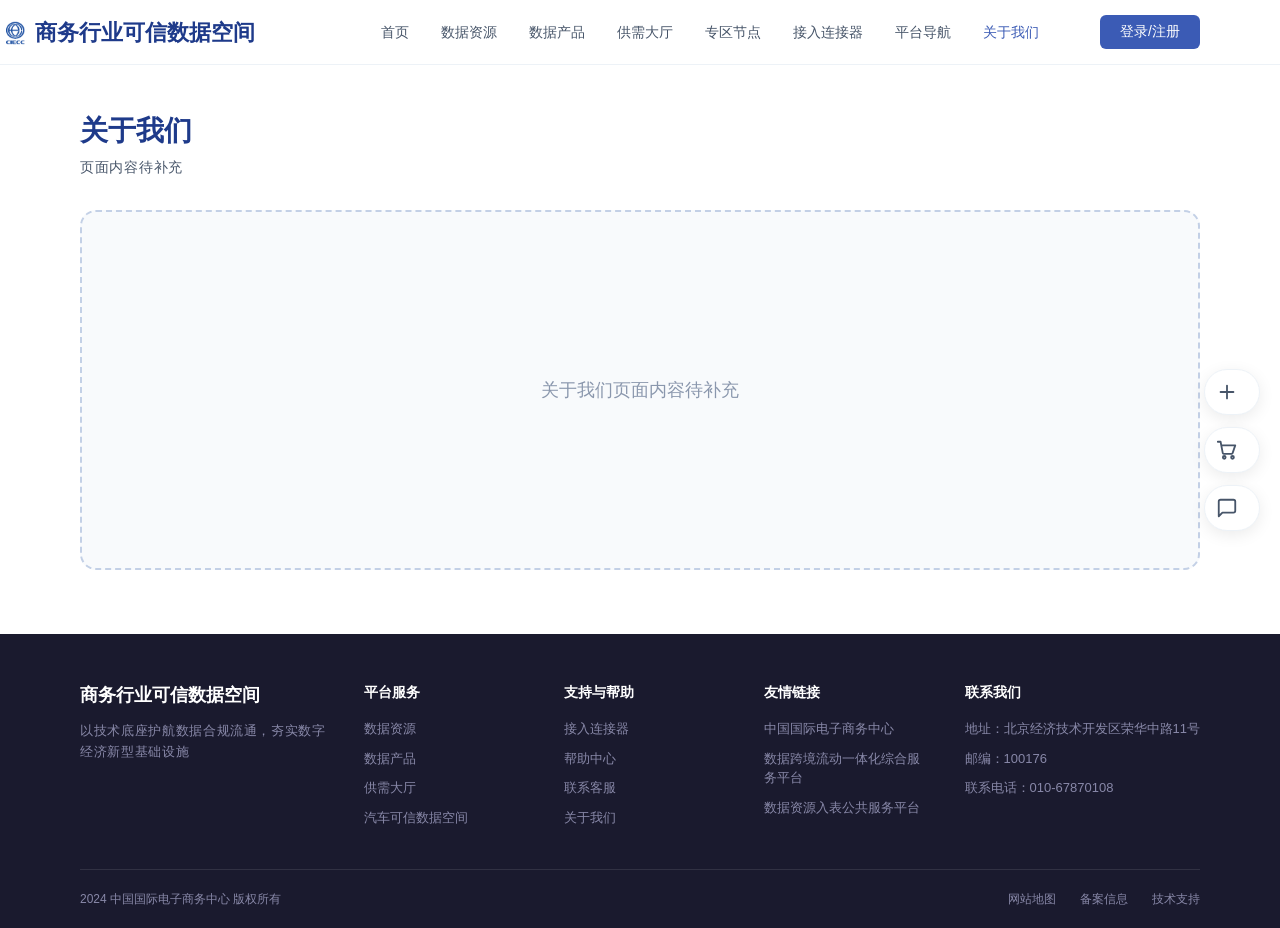
==== about.html @ 0d0eed69 "remove: 智能问数开关 from data resource/product pages" ====
<!DOCTYPE html>
<html lang="zh-CN">
<head>
  <meta charset="UTF-8">
  <meta name="viewport" content="width=device-width, initial-scale=1.0">
  <title>关于我们 - 商务行业可信数据空间</title>
  <link rel="stylesheet" href="./assets/css/common.css">
</head>
<body>
  <!-- 导航栏 -->
  <nav class="navbar">
    <div class="container navbar-inner">
      <div class="nav-left">
        <img src="./assets/images/2_5-20260821_150924995.png" alt="Logo" class="logo-img">
        <span class="logo-text">商务行业可信数据空间</span>
      </div>
      <div class="nav-center" id="navCenter">
        <div class="nav-menu">
          <a href="index.html" class="nav-link">首页</a>
          <a href="data-resource.html" class="nav-link">数据资源</a>
          <a href="data-product.html" class="nav-link">数据产品</a>
          <a href="supply-demand.html" class="nav-link">供需大厅</a>
          <div class="nav-item-has-dropdown">
            <a href="zone-nodes.html" class="nav-link">专区节点</a>
            <div class="nav-dropdown">
              <a href="car-data-space.html" class="nav-dropdown-item">汽车可信数据空间</a>
            </div>
          </div>
          <a href="connector.html" class="nav-link">接入连接器</a>
          <div class="nav-item-has-dropdown">
            <a href="platform-nav.html" class="nav-link">平台导航</a>
            <div class="nav-dropdown">
              <a href="index.html" class="nav-dropdown-item current">商务行业可信数据空间</a>
              <a href="kuajing.html" class="nav-dropdown-item">数据跨境流动一体化综合服务平台</a>
              <a href="rukiao.html" class="nav-dropdown-item">数据资源入表公共服务平台</a>
            </div>
          </div>
          <a href="about.html" class="nav-link active">关于我们</a>
        </div>
      </div>
      <div class="nav-right">
        <button class="btn-primary">登录/注册</button>
      </div>
    </div>
  </nav>

  <!-- 侧边栏 -->
  <aside class="side-bar">
    <button class="side-item" data-action="publish">
      <span class="side-icon">
        <svg viewBox="0 0 24 24" fill="none" stroke="currentColor" stroke-width="2" stroke-linecap="round" stroke-linejoin="round">
          <path d="M12 5v14M5 12h14"/>
        </svg>
      </span>
      <span class="side-label">发布需求</span>
    </button>
    <button class="side-item" data-action="cart">
      <span class="side-icon">
        <svg viewBox="0 0 24 24" fill="none" stroke="currentColor" stroke-width="2" stroke-linecap="round" stroke-linejoin="round">
          <circle cx="9" cy="20" r="1.5"/>
          <circle cx="18" cy="20" r="1.5"/>
          <path d="M2 3h3l2.4 12.4a1 1 0 001 .8h8.7a1 1 0 001-.8L21 7H6"/>
        </svg>
      </span>
      <span class="side-label">购物车</span>
    </button>
    <button class="side-item" data-action="service">
      <span class="side-icon">
        <svg viewBox="0 0 24 24" fill="none" stroke="currentColor" stroke-width="2" stroke-linecap="round" stroke-linejoin="round">
          <path d="M21 15a2 2 0 01-2 2H7l-4 4V5a2 2 0 012-2h14a2 2 0 012 2z"/>
        </svg>
      </span>
      <span class="side-label">联系客服</span>
    </button>
  </aside>

  <!-- 侧边栏提示弹窗（占位） -->
  <div class="side-toast" id="sideToast"></div>

  <!-- 主体内容（待补充） -->
  <main class="page-main">
    <div class="container">
      <h1 class="page-title">关于我们</h1>
      <p class="page-desc">页面内容待补充</p>
      <div class="page-placeholder">关于我们页面内容待补充</div>
    </div>
  </main>

  <!-- 页脚 -->
  <footer class="footer">
    <div class="container">
      <div class="footer-top">
        <div class="footer-col">
          <div class="footer-brand-title">商务行业可信数据空间</div>
          <p class="footer-brand-desc">以技术底座护航数据合规流通，夯实数字经济新型基础设施</p>
        </div>
        <div class="footer-col">
          <div class="footer-col-title">平台服务</div>
          <a href="data-resource.html" class="footer-link">数据资源</a>
          <a href="data-product.html" class="footer-link">数据产品</a>
          <a href="supply-demand.html" class="footer-link">供需大厅</a>
          <a href="car-data-space.html" class="footer-link">汽车可信数据空间</a>
        </div>
        <div class="footer-col">
          <div class="footer-col-title">支持与帮助</div>
          <a href="connector.html" class="footer-link">接入连接器</a>
          <a href="#" class="footer-link">帮助中心</a>
          <a href="#" class="footer-link">联系客服</a>
          <a href="about.html" class="footer-link">关于我们</a>
        </div>
        <div class="footer-col">
          <div class="footer-col-title">友情链接</div>
          <a href="#" class="footer-link">中国国际电子商务中心</a>
          <a href="kuajing.html" class="footer-link">数据跨境流动一体化综合服务平台</a>
          <a href="rukiao.html" class="footer-link">数据资源入表公共服务平台</a>
        </div>
        <div class="footer-col footer-contact-col">
          <div class="footer-col-title">联系我们</div>
          <a href="#" class="footer-link">地址：北京经济技术开发区荣华中路11号</a>
          <a href="#" class="footer-link">邮编：100176</a>
          <a href="tel:010-67870108" class="footer-link">联系电话：010-67870108</a>
        </div>
      </div>
      <div class="footer-divider"></div>
      <div class="footer-bottom">
        <span>2024 中国国际电子商务中心 版权所有</span>
        <div class="footer-bottom-links">
          <a href="#">网站地图</a>
          <a href="#">备案信息</a>
          <a href="#">技术支持</a>
        </div>
      </div>
    </div>
  </footer>

  <script src="./assets/js/common.js"></script>
</body>
</html>
---- assets/css/common.css ----
/* 公共样式：设计变量、基础重置、导航栏、侧边栏、页脚、按钮、页面占位、响应式 */

:root {
  --primary: #1E3A8A;
  --primary-light: #3B5BB5;
  --primary-bg: #EEF1F9;
  --bg-page: #FFFFFF;
  --bg-section: #F1F5F9;
  --text-primary: #0A1628;
  --text-secondary: #475569;
  --text-tertiary: #64748B;
  --border: #E2E8F0;
  --border-light: #EDF2F7;
  --footer-bg: #1A1A2E;
  --footer-text: #8888A8;
  --white: #FFFFFF;
  --shadow: 0 2px 8px rgba(0, 0, 0, 0.04);
  --shadow-card: 0 4px 16px rgba(0, 0, 0, 0.06);
  --radius-sm: 6px;
  --radius-md: 8px;
  --radius-lg: 12px;
  --radius-xl: 16px;
  --radius-full: 999px;
}

* {
  margin: 0;
  padding: 0;
  box-sizing: border-box;
}

body {
  font-family: "Inter", -apple-system, BlinkMacSystemFont, "PingFang SC", "Microsoft YaHei", sans-serif;
  color: var(--text-primary);
  background: var(--bg-page);
  line-height: 1.5;
  min-width: 320px;
}

a {
  text-decoration: none;
  color: inherit;
}

button {
  border: none;
  background: none;
  cursor: pointer;
  font-family: inherit;
}

img {
  max-width: 100%;
  display: block;
}

.container {
  max-width: 1440px;
  margin: 0 auto;
  padding: 0 80px;
}

/* ========== 导航栏 ========== */
.navbar {
  position: sticky;
  top: 0;
  z-index: 100;
  background: rgba(255, 255, 255, 0.96);
  backdrop-filter: blur(8px);
  border-bottom: 1px solid var(--border-light);
}

.navbar-inner {
  height: 64px;
  display: flex;
  align-items: center;
  justify-content: space-between;
  flex-wrap: nowrap;
}

.nav-left {
  display: flex;
  align-items: center;
  gap: 8px;
  transform: translateX(-80px);
  flex-shrink: 0;
}

.nav-center {
  flex: 1;
  display: flex;
  align-items: center;
  justify-content: center;
  gap: 24px;
  min-width: 0;
}

.nav-right {
  flex-shrink: 0;
  margin-left: 16px;
  display: flex;
  align-items: center;
  gap: 12px;
}

.logo-img {
  width: 27px;
  height: 32px;
  border-radius: 6px;
  object-fit: cover;
}

.logo-text {
  font-size: 22px;
  font-weight: 600;
  color: #1E3A8A;
  white-space: nowrap;
}

.nav-menu {
  display: none;
  align-items: center;
  gap: 32px;
}

.nav-menu:not([hidden]) {
  display: flex;
}

.nav-link {
  font-size: 14px;
  color: var(--text-secondary);
  transition: color 0.2s;
  white-space: nowrap;
}

.nav-link:hover,
.nav-link.active {
  color: var(--primary-light);
}

.nav-item-has-dropdown {
  position: relative;
  display: flex;
  align-items: center;
}

.nav-dropdown {
  position: absolute;
  top: 100%;
  left: 50%;
  transform: translateX(-50%);
  min-width: 160px;
  margin-top: 8px;
  padding: 8px 0;
  background: var(--white);
  border: 1px solid var(--border-light);
  border-radius: var(--radius-md);
  box-shadow: 0 8px 24px rgba(0, 0, 0, 0.08);
  opacity: 0;
  visibility: hidden;
  transition: opacity 0.2s, visibility 0.2s;
}

.nav-item-has-dropdown:hover .nav-dropdown {
  opacity: 1;
  visibility: visible;
}

.nav-dropdown-item {
  display: block;
  padding: 10px 20px;
  font-size: 14px;
  color: var(--text-secondary);
  white-space: nowrap;
  transition: background 0.2s, color 0.2s;
}

.nav-dropdown-item:hover {
  background: var(--primary-bg);
  color: var(--primary-light);
}

.nav-dropdown-item.current {
  color: var(--primary-light);
  font-weight: 600;
  background: var(--primary-bg);
}

.nav-dropdown-item.current::after {
  content: '✓';
  margin-left: 8px;
  font-weight: 700;
}

/* ========== 按钮 ========== */
.btn-primary {
  display: inline-block;
  background: var(--primary-light);
  color: var(--white);
  padding: 8px 20px;
  border-radius: var(--radius-sm);
  font-size: 14px;
  font-weight: 500;
  transition: opacity 0.2s, transform 0.2s;
}

.btn-primary:hover {
  opacity: 0.9;
  transform: translateY(-1px);
}

.btn-outline {
  padding: 10px 20px;
  border-radius: var(--radius-sm);
  border: 1px solid var(--primary);
  color: var(--primary);
  font-size: 14px;
  font-weight: 500;
  background: var(--white);
  transition: all 0.2s;
}

.btn-outline:hover {
  background: var(--primary-bg);
}

/* ========== 侧边栏（右侧悬浮工具条） ========== */
.side-bar {
  position: fixed;
  top: 50%;
  right: 20px;
  transform: translateY(-50%);
  z-index: 200;
  display: flex;
  flex-direction: column;
  gap: 12px;
}

.side-item {
  display: flex;
  align-items: center;
  justify-content: flex-end;
  gap: 10px;
  padding: 10px;
  border: 1px solid var(--border-light);
  border-radius: var(--radius-full);
  background: var(--white);
  color: var(--text-secondary);
  box-shadow: 0 4px 16px rgba(0, 0, 0, 0.08);
  cursor: pointer;
  transition: all 0.2s;
  overflow: hidden;
}

.side-item:hover {
  background: var(--primary-light);
  color: var(--white);
  border-color: var(--primary-light);
}

.side-icon {
  display: flex;
  align-items: center;
  justify-content: center;
  width: 24px;
  height: 24px;
  flex-shrink: 0;
}

.side-icon svg {
  width: 22px;
  height: 22px;
}

.side-label {
  max-width: 0;
  opacity: 0;
  font-size: 14px;
  font-weight: 500;
  white-space: nowrap;
  transition: max-width 0.25s ease, opacity 0.2s ease, margin 0.25s ease;
}

.side-item:hover .side-label {
  max-width: 80px;
  opacity: 1;
  margin-left: 4px;
}

.side-toast {
  position: fixed;
  top: 24px;
  left: 50%;
  transform: translateX(-50%) translateY(-20px);
  z-index: 300;
  padding: 12px 24px;
  background: rgba(26, 26, 46, 0.92);
  color: var(--white);
  font-size: 14px;
  border-radius: var(--radius-md);
  opacity: 0;
  pointer-events: none;
  transition: opacity 0.25s, transform 0.25s;
}

.side-toast.show {
  opacity: 1;
  transform: translateX(-50%) translateY(0);
}

/* ========== 页面主体 / 占位 ========== */
.page-main {
  min-height: 60vh;
  padding: 48px 0 64px;
}

.page-title {
  font-size: 28px;
  font-weight: 700;
  line-height: 1.3;
  color: var(--primary);
}

.page-desc {
  font-size: 14px;
  color: var(--text-secondary);
  margin-top: 8px;
  letter-spacing: 0.05em;
}

.page-placeholder {
  margin-top: 32px;
  min-height: 360px;
  border: 2px dashed #c3d0e6;
  border-radius: var(--radius-xl);
  display: flex;
  align-items: center;
  justify-content: center;
  color: #8a97ad;
  font-size: 18px;
  background: rgba(241, 245, 249, 0.5);
}

/* ========== 页脚 ========== */
.footer {
  background: var(--footer-bg);
  color: var(--footer-text);
  padding: 48px 0 0;
}

.footer-top {
  display: grid;
  grid-template-columns: 1.5fr 1fr 1fr 1fr max-content;
  gap: 32px;
  padding-bottom: 32px;
}

.footer-contact-col .footer-link {
  white-space: nowrap;
}

.footer-brand-title {
  font-size: 18px;
  font-weight: 600;
  color: var(--white);
  margin-bottom: 12px;
}

.footer-brand-desc {
  font-size: 13px;
  line-height: 1.6;
  color: var(--footer-text);
  letter-spacing: 0.05em;
}

.footer-col-title {
  font-size: 14px;
  font-weight: 600;
  color: var(--white);
  margin-bottom: 16px;
}

.footer-link {
  display: block;
  font-size: 13px;
  color: var(--footer-text);
  margin-bottom: 10px;
  transition: color 0.2s;
}

.footer-link:hover {
  color: var(--white);
}

.footer-divider {
  height: 1px;
  background: rgba(255, 255, 255, 0.1);
}

.footer-bottom {
  display: flex;
  justify-content: space-between;
  align-items: center;
  padding: 20px 0;
  font-size: 12px;
  color: var(--footer-text);
  flex-wrap: wrap;
  gap: 12px;
}

.footer-bottom-links {
  display: flex;
  gap: 24px;
}

.footer-bottom-links a:hover {
  color: var(--white);
}

/* ========== 响应式 ========== */
@media (max-width: 1200px) {
  .container {
    padding: 0 48px;
  }

  .nav-left {
    transform: translateX(-48px);
  }
}

@media (max-width: 992px) {
  .nav-center {
    display: none;
  }

  .footer-top {
    grid-template-columns: repeat(2, 1fr);
  }
}

@media (max-width: 768px) {
  .container {
    padding: 0 24px;
  }

  .nav-left {
    transform: translateX(-24px);
  }

  .footer-top {
    grid-template-columns: 1fr;
    gap: 32px;
  }

  .footer-bottom {
    flex-direction: column;
    align-items: flex-start;
  }
}

/* ========== 数据资源 / 数据产品 列表页 ========== */
.catalog-page {
  min-height: 60vh;
  padding: 44px 0 64px;
  background: linear-gradient(180deg, #E8F1FB 0%, #F3F7FC 420px, #F6F8FB 100%);
}

.cat-title {
  font-size: 34px;
  font-weight: 800;
  text-align: center;
  color: var(--primary);
  letter-spacing: 0.02em;
}

.cat-subtitle {
  margin-top: 10px;
  text-align: center;
  font-size: 14px;
  color: var(--text-tertiary);
  letter-spacing: 0.08em;
}

/* 搜索框 */
.cat-search {
  max-width: 660px;
  margin: 30px auto 0;
  display: flex;
  align-items: center;
  background: var(--white);
  border: 1px solid var(--border-light);
  border-radius: var(--radius-md);
  padding: 5px 5px 5px 16px;
  box-shadow: 0 6px 18px rgba(30, 58, 138, 0.08);
}

.cat-search-icon {
  width: 18px;
  height: 18px;
  color: #94A3B8;
  flex-shrink: 0;
  display: flex;
}

.cat-search-icon svg {
  width: 100%;
  height: 100%;
}

.cat-search input {
  flex: 1;
  border: none;
  outline: none;
  background: transparent;
  font-size: 14px;
  color: var(--text-primary);
  padding: 8px 12px;
  min-width: 0;
}

.cat-search input::placeholder {
  color: #94A3B8;
}

.cat-smart {
  display: flex;
  align-items: center;
  gap: 6px;
  font-size: 13px;
  color: var(--text-secondary);
  margin-right: 12px;
  white-space: nowrap;
}

.cat-smart .bolt {
  display: flex;
  width: 14px;
  height: 14px;
  color: #F59E0B;
}

.cat-smart .bolt svg {
  width: 100%;
  height: 100%;
}

.cat-toggle {
  width: 34px;
  height: 18px;
  border-radius: var(--radius-full);
  background: #E2E8F0;
  position: relative;
  cursor: pointer;
  transition: background 0.2s;
  flex-shrink: 0;
}

.cat-toggle::after {
  content: '';
  position: absolute;
  top: 2px;
  left: 2px;
  width: 14px;
  height: 14px;
  border-radius: 50%;
  background: var(--white);
  box-shadow: 0 1px 3px rgba(0, 0, 0, 0.2);
  transition: transform 0.2s;
}

.cat-toggle.on {
  background: var(--primary-light);
}

.cat-toggle.on::after {
  transform: translateX(16px);
}

.cat-search-btn {
  padding: 10px 28px;
  background: var(--primary-light);
  color: var(--white);
  font-size: 15px;
  font-weight: 600;
  border-radius: var(--radius-sm);
  letter-spacing: 0.25em;
  transition: opacity 0.2s;
  flex-shrink: 0;
}

.cat-search-btn:hover {
  opacity: 0.92;
}

/* 热门搜索 */
.cat-hot {
  margin-top: 16px;
  display: flex;
  align-items: center;
  justify-content: center;
  gap: 10px;
  flex-wrap: wrap;
  font-size: 13px;
  color: var(--text-tertiary);
}

.cat-hot-label {
  display: inline-flex;
  align-items: center;
  gap: 4px;
}

.cat-hot-label svg {
  width: 14px;
  height: 14px;
  color: #F59E0B;
}

.cat-hot-tag {
  padding: 5px 14px;
  background: rgba(255, 255, 255, 0.85);
  border: 1px solid var(--border-light);
  border-radius: var(--radius-full);
  color: var(--text-secondary);
  font-size: 13px;
  cursor: pointer;
  transition: all 0.2s;
}

.cat-hot-tag:hover {
  color: var(--primary-light);
  border-color: var(--primary-light);
}

/* 筛选器 */
.cat-filters {
  margin-top: 28px;
}

.cat-filter-row {
  display: flex;
  align-items: flex-start;
  gap: 16px;
  padding: 7px 0;
}

.cat-filter-label {
  flex-shrink: 0;
  width: 68px;
  font-size: 14px;
  color: var(--text-secondary);
  line-height: 31px;
}

.cat-filter-tags {
  display: flex;
  flex-wrap: wrap;
  gap: 10px 12px;
  flex: 1;
  align-items: flex-start;
}

.cat-tag {
  padding: 6px 16px;
  background: var(--white);
  border: 1px solid var(--border-light);
  border-radius: var(--radius-sm);
  font-size: 13px;
  color: var(--text-secondary);
  cursor: pointer;
  transition: all 0.15s;
  white-space: nowrap;
}

.cat-tag:hover {
  color: var(--primary-light);
  border-color: var(--primary-light);
}

.cat-tag.active {
  background: #E8F0FE;
  border-color: var(--primary-light);
  color: var(--primary-light);
  font-weight: 500;
}

.cat-tag .caret {
  font-size: 10px;
  margin-left: 4px;
  color: #94A3B8;
}

.cat-extra-tags {
  display: contents;
}

.cat-extra-tags.collapsed {
  display: none;
}

.cat-tag-toggle {
  padding: 6px 14px;
  background: var(--white);
  border: 1px solid var(--border-light);
  border-radius: var(--radius-sm);
  font-size: 13px;
  color: var(--text-secondary);
  cursor: pointer;
  display: inline-flex;
  align-items: center;
  gap: 4px;
  transition: all 0.15s;
}

.cat-tag-toggle:hover {
  color: var(--primary-light);
  border-color: var(--primary-light);
}

/* 结果工具栏 */
.cat-toolbar {
  display: flex;
  align-items: center;
  justify-content: space-between;
  margin: 34px 0 18px;
  flex-wrap: wrap;
  gap: 12px;
}

.cat-result-count {
  font-size: 14px;
  color: var(--text-secondary);
}

.cat-result-count b {
  color: var(--primary-light);
  font-size: 18px;
  margin: 0 2px;
}

.cat-sort {
  display: flex;
  gap: 28px;
}

.cat-sort-btn {
  font-size: 14px;
  color: var(--text-secondary);
  background: none;
  cursor: pointer;
  display: inline-flex;
  align-items: center;
  gap: 3px;
  transition: color 0.15s;
}

.cat-sort-btn:hover {
  color: var(--primary-light);
}

.cat-sort-btn.active {
  color: var(--primary-light);
  font-weight: 600;
}

.cat-sort-arrows {
  font-size: 10px;
  line-height: 1;
  letter-spacing: -2px;
  color: inherit;
  opacity: 0.75;
}

/* 卡片网格 */
.cat-grid {
  display: grid;
  grid-template-columns: repeat(3, 1fr);
  gap: 20px;
}

.cat-card {
  background: var(--white);
  border-radius: var(--radius-lg);
  padding: 20px;
  box-shadow: 0 4px 16px rgba(30, 58, 138, 0.06);
  display: flex;
  flex-direction: column;
  transition: transform 0.2s, box-shadow 0.2s;
}

.cat-card:hover {
  transform: translateY(-3px);
  box-shadow: 0 10px 24px rgba(30, 58, 138, 0.12);
}

.cat-card-head {
  display: flex;
  align-items: center;
  gap: 10px;
  min-width: 0;
}

.cat-card-logo {
  width: 42px;
  height: 42px;
  border-radius: 8px;
  flex-shrink: 0;
  object-fit: cover;
  background: #E4ECF8;
}

.cat-card-title {
  font-size: 15px;
  font-weight: 600;
  color: var(--text-primary);
  line-height: 1.4;
  overflow: hidden;
  text-overflow: ellipsis;
  white-space: nowrap;
}

.cat-card-badges {
  display: flex;
  gap: 6px;
  margin: 10px 0 0 52px;
  flex-wrap: wrap;
}

.badge {
  font-size: 11px;
  padding: 2px 8px;
  border-radius: 4px;
  line-height: 1.6;
  white-space: nowrap;
}

.badge-ver {
  color: #EA8C00;
  border: 1px solid #F5C08A;
  background: var(--white);
  font-weight: 600;
}

.badge-type {
  color: #EA8C00;
  background: #FFF3E5;
  border: 1px solid #FFE0B8;
}

.cat-card-desc {
  margin-top: 12px;
  font-size: 13px;
  color: var(--text-secondary);
  line-height: 1.6;
  letter-spacing: 0.02em;
  display: -webkit-box;
  -webkit-line-clamp: 2;
  -webkit-box-orient: vertical;
  overflow: hidden;
  min-height: 42px;
}

.cat-meta {
  display: flex;
  align-items: center;
  gap: 6px;
  margin-top: 8px;
  font-size: 12px;
  color: var(--text-tertiary);
  min-width: 0;
}

.cat-meta svg {
  width: 13px;
  height: 13px;
  flex-shrink: 0;
}

.cat-meta-text {
  overflow: hidden;
  text-overflow: ellipsis;
  white-space: nowrap;
}

.cat-card-info {
  display: flex;
  align-items: center;
  gap: 14px;
  margin-top: 10px;
  font-size: 12px;
  color: #94A3B8;
}

.cat-card-info svg {
  width: 12px;
  height: 12px;
  margin-right: 3px;
  vertical-align: -1px;
}

.cat-card-info .spacer {
  flex: 1;
}

.cat-card-bottom {
  display: flex;
  align-items: center;
  justify-content: space-between;
  margin-top: 14px;
  padding-top: 12px;
  border-top: 1px solid var(--border-light);
}

.cat-price {
  color: #F26D21;
  font-size: 16px;
  font-weight: 700;
}

.cat-price small {
  font-size: 12px;
  font-weight: 500;
}

.cat-buy {
  display: inline-flex;
  align-items: center;
  gap: 4px;
  color: var(--primary-light);
  font-size: 13px;
  cursor: pointer;
}

.cat-buy svg {
  width: 14px;
  height: 14px;
}

/* 分页 */
.cat-pagination {
  display: flex;
  align-items: center;
  justify-content: center;
  gap: 20px;
  margin-top: 36px;
  flex-wrap: wrap;
}

.cat-page-info {
  font-size: 13px;
  color: var(--text-secondary);
}

.cat-pages {
  display: flex;
  gap: 8px;
}

.cat-page-btn {
  min-width: 32px;
  height: 32px;
  padding: 0 8px;
  border: 1px solid var(--border);
  border-radius: var(--radius-sm);
  background: var(--white);
  color: var(--text-secondary);
  font-size: 14px;
  cursor: pointer;
  transition: all 0.15s;
}

.cat-page-btn:hover {
  border-color: var(--primary-light);
  color: var(--primary-light);
}

.cat-page-btn.active {
  background: var(--primary-light);
  border-color: var(--primary-light);
  color: var(--white);
}

@media (max-width: 992px) {
  .cat-grid {
    grid-template-columns: repeat(2, 1fr);
  }
}

@media (max-width: 640px) {
  .cat-grid {
    grid-template-columns: 1fr;
  }

  .cat-filter-label {
    width: auto;
    line-height: 31px;
  }

  .cat-toolbar {
    flex-direction: column;
    align-items: flex-start;
  }

  .cat-card-badges {
    margin-left: 0;
  }
}
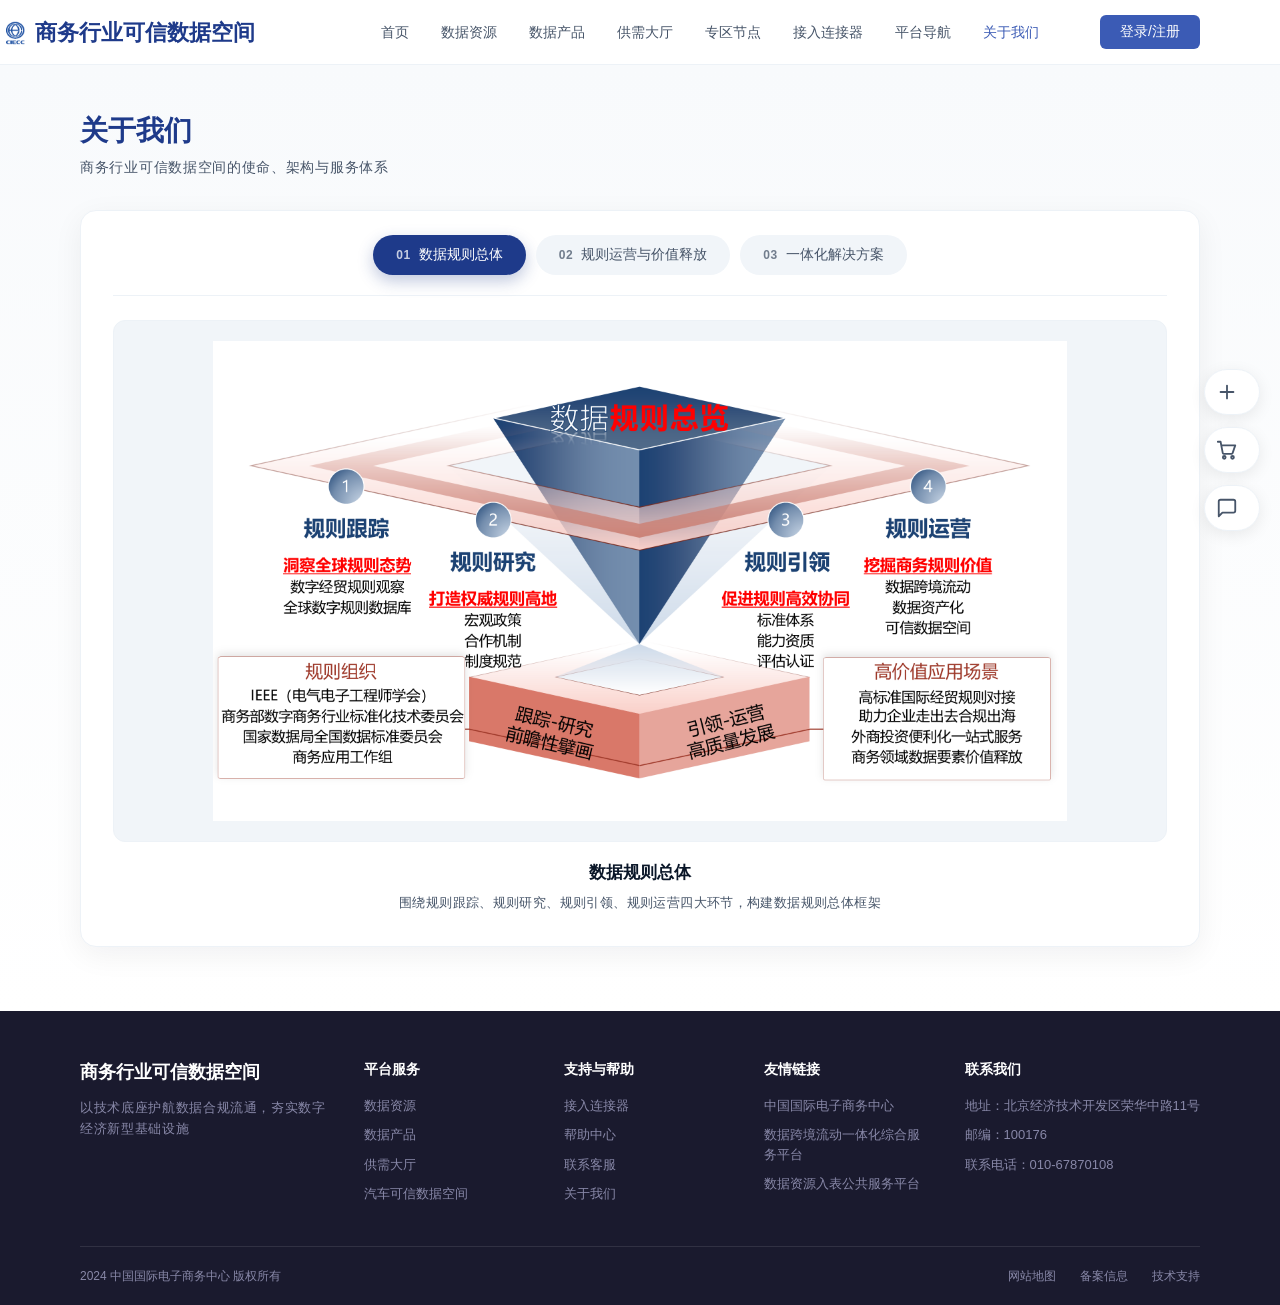
==== commit 037a4528: "feat(about): 关于我们页面展示三张图片，改为选项卡画廊排版 - 新增 assets/images/关于我们/slide1-3.png 三张图片资源 - about.html 页面由占位内容" ====
--- a/about.html
+++ b/about.html
@@ -77,12 +77,60 @@
   <!-- 侧边栏提示弹窗（占位） -->
   <div class="side-toast" id="sideToast"></div>
 
-  <!-- 主体内容（待补充） -->
-  <main class="page-main">
+  <!-- 主体内容 -->
+  <main class="page-main about-main">
     <div class="container">
       <h1 class="page-title">关于我们</h1>
-      <p class="page-desc">页面内容待补充</p>
-      <div class="page-placeholder">关于我们页面内容待补充</div>
+      <p class="page-desc">商务行业可信数据空间的使命、架构与服务体系</p>
+
+      <section class="about-gallery" id="aboutGallery">
+        <div class="about-tabs">
+          <button class="about-tab active">
+            <span class="about-tab-num">01</span>
+            <span>数据规则总体</span>
+          </button>
+          <button class="about-tab">
+            <span class="about-tab-num">02</span>
+            <span>规则运营与价值释放</span>
+          </button>
+          <button class="about-tab">
+            <span class="about-tab-num">03</span>
+            <span>一体化解决方案</span>
+          </button>
+        </div>
+
+        <div class="about-stage">
+          <figure class="about-panel active">
+            <div class="about-panel-frame">
+              <img src="./assets/images/关于我们/slide1.png" alt="数据规则总体">
+            </div>
+            <figcaption>
+              <span class="about-panel-title">数据规则总体</span>
+              <span class="about-panel-desc">围绕规则跟踪、规则研究、规则引领、规则运营四大环节，构建数据规则总体框架</span>
+            </figcaption>
+          </figure>
+
+          <figure class="about-panel">
+            <div class="about-panel-frame">
+              <img src="./assets/images/关于我们/slide2.png" alt="数据规则运营驱动数据要素价值释放">
+            </div>
+            <figcaption>
+              <span class="about-panel-title">数据规则运营驱动数据要素价值释放</span>
+              <span class="about-panel-desc">面向跨境与境内两类市场主体，提供规则运营全流程服务能力</span>
+            </figcaption>
+          </figure>
+
+          <figure class="about-panel">
+            <div class="about-panel-frame">
+              <img src="./assets/images/关于我们/slide3.png" alt="商务数据要素一体化服务综合解决方案">
+            </div>
+            <figcaption>
+              <span class="about-panel-title">商务数据要素一体化服务综合解决方案</span>
+              <span class="about-panel-desc">围绕空间运营、空间生态与规则支撑，形成一体化综合解决方案</span>
+            </figcaption>
+          </figure>
+        </div>
+      </section>
     </div>
   </main>
 
--- a/assets/css/common.css
+++ b/assets/css/common.css
@@ -14,8 +14,8 @@
   --footer-bg: #1A1A2E;
   --footer-text: #8888A8;
   --white: #FFFFFF;
-  --shadow: 0 2px 8px rgba(0, 0, 0, 0.04);
-  --shadow-card: 0 4px 16px rgba(0, 0, 0, 0.06);
+  --shadow: 0 1px 3px rgba(0, 0, 0, 0.05);
+  --shadow-card: 0 1px 4px rgba(0, 0, 0, 0.04);
   --radius-sm: 6px;
   --radius-md: 8px;
   --radius-lg: 12px;
@@ -459,11 +459,157 @@
   }
 }
 
+/* ========== 关于我们 页面 ========== */
+.about-main {
+  background: linear-gradient(180deg, #F8FAFC 0%, #FFFFFF 100%);
+}
+
+.about-gallery {
+  margin-top: 32px;
+  background: var(--white);
+  border: 1px solid var(--border-light);
+  border-radius: var(--radius-xl);
+  box-shadow: 0 8px 30px rgba(15, 23, 42, 0.06);
+  padding: 24px 32px 32px;
+}
+
+.about-tabs {
+  display: flex;
+  justify-content: center;
+  gap: 10px;
+  flex-wrap: wrap;
+  padding-bottom: 20px;
+  border-bottom: 1px solid var(--border-light);
+}
+
+.about-tab {
+  display: inline-flex;
+  align-items: center;
+  gap: 8px;
+  padding: 10px 22px;
+  border-radius: var(--radius-full);
+  background: var(--bg-section);
+  color: var(--text-secondary);
+  font-size: 14px;
+  font-weight: 500;
+  border: 1px solid transparent;
+  transition: all 0.2s;
+}
+
+.about-tab:hover {
+  background: var(--primary-bg);
+  color: var(--primary);
+}
+
+.about-tab.active {
+  background: var(--primary);
+  color: var(--white);
+  box-shadow: 0 6px 16px rgba(30, 58, 138, 0.28);
+}
+
+.about-tab-num {
+  font-size: 12px;
+  font-weight: 700;
+  letter-spacing: 0.05em;
+  opacity: 0.75;
+}
+
+.about-stage {
+  padding-top: 24px;
+}
+
+.about-panel {
+  display: none;
+  flex-direction: column;
+  align-items: center;
+  gap: 18px;
+}
+
+.about-panel.active {
+  display: flex;
+  animation: aboutFadeIn 0.35s ease;
+}
+
+@keyframes aboutFadeIn {
+  from {
+    opacity: 0;
+    transform: translateY(8px);
+  }
+  to {
+    opacity: 1;
+    transform: translateY(0);
+  }
+}
+
+.about-panel-frame {
+  width: 100%;
+  background: var(--bg-section);
+  border: 1px solid var(--border-light);
+  border-radius: var(--radius-lg);
+  padding: 20px;
+  display: flex;
+  align-items: center;
+  justify-content: center;
+}
+
+.about-panel-frame img {
+  display: block;
+  max-width: 100%;
+  max-height: 480px;
+  width: auto;
+  height: auto;
+  object-fit: contain;
+}
+
+.about-panel figcaption {
+  display: flex;
+  flex-direction: column;
+  align-items: center;
+  gap: 6px;
+  text-align: center;
+  max-width: 720px;
+}
+
+.about-panel-title {
+  font-size: 17px;
+  font-weight: 700;
+  color: var(--text-primary);
+}
+
+.about-panel-desc {
+  font-size: 13px;
+  color: var(--text-secondary);
+  line-height: 1.7;
+  letter-spacing: 0.03em;
+}
+
+@media (max-width: 768px) {
+  .about-gallery {
+    padding: 16px 16px 24px;
+  }
+
+  .about-tab {
+    padding: 8px 14px;
+    font-size: 13px;
+  }
+
+  .about-panel-frame {
+    padding: 10px;
+  }
+
+  .about-panel-frame img {
+    max-height: 240px;
+  }
+}
+
 /* ========== 数据资源 / 数据产品 列表页 ========== */
 .catalog-page {
   min-height: 60vh;
-  padding: 44px 0 64px;
-  background: linear-gradient(180deg, #E8F1FB 0%, #F3F7FC 420px, #F6F8FB 100%);
+  padding: 50px 0 64px;
+  position: relative;
+  background:
+    url('../images/child-bg.png') center top / 100% auto no-repeat,
+    #F8FAFC;
 }
 
 .cat-title {
@@ -478,8 +624,127 @@
   margin-top: 10px;
   text-align: center;
   font-size: 14px;
-  color: var(--text-tertiary);
+  color: var(--text-secondary);
   letter-spacing: 0.08em;
+}
+
+/* 副标题翻页数字卡（odometer） */
+.odometer-wrap {
+  display: flex;
+  flex-direction: row;
+  align-items: center;
+  justify-content: center;
+  margin-top: 20px;
+  gap: 14px;
+  white-space: nowrap;
+}
+
+.odometer-prefix {
+  font-size: 14px;
+  color: var(--text-secondary);
+  letter-spacing: 0.05em;
+}
+
+.odometer-carousel {
+  position: relative;
+  height: 72px;
+  display: flex;
+  align-items: center;
+  justify-content: center;
+}
+
+.odometer-slide {
+  position: absolute;
+  inset: 0;
+  display: flex;
+  align-items: center;
+  justify-content: center;
+  gap: 14px;
+  opacity: 0;
+  transition: opacity 0.5s ease;
+  pointer-events: none;
+  white-space: nowrap;
+}
+
+.odometer-slide.active {
+  opacity: 1;
+  pointer-events: auto;
+}
+
+.odometer {
+  display: inline-flex;
+  gap: 4px;
+}
+
+.odometer-cell {
+  position: relative;
+  width: 50px;
+  height: 68px;
+  background: linear-gradient(180deg, #4F5FA0 0%, #3A4A8A 100%);
+  border-radius: 8px;
+  overflow: hidden;
+  box-shadow: 0 6px 16px rgba(30, 58, 138, 0.25), inset 0 1px 0 rgba(255, 255, 255, 0.15);
+}
+
+.odometer-cell::before {
+  content: '';
+  position: absolute;
+  top: 50%;
+  left: 0;
+  right: 0;
+  height: 1px;
+  background: rgba(0, 0, 0, 0.55);
+  z-index: 3;
+}
+
+.odometer-cell::after {
+  content: '';
+  position: absolute;
+  inset: 0;
+  background: linear-gradient(180deg, rgba(255, 255, 255, 0.2) 0%, transparent 50%, rgba(0, 0, 0, 0.22) 100%);
+  z-index: 2;
+  pointer-events: none;
+}
+
+.odometer-cell .digit {
+  position: absolute;
+  inset: 0;
+  display: flex;
+  align-items: center;
+  justify-content: center;
+  font-size: 42px;
+  font-weight: 600;
+  color: var(--white);
+  text-shadow: 0 2px 4px rgba(0, 0, 0, 0.3);
+  z-index: 1;
+  font-variant-numeric: tabular-nums;
+}
+
+.odometer-suffix {
+  font-size: 14px;
+  color: var(--text-secondary);
+  margin-left: 6px;
+}
+
+.cat-stats-dots {
+  display: flex;
+  justify-content: center;
+  gap: 6px;
+}
+
+.cat-stats-dot {
+  width: 6px;
+  height: 6px;
+  border-radius: 50%;
+  background: var(--border);
+  cursor: pointer;
+  transition: background 0.2s, width 0.2s;
+}
+
+.cat-stats-dot.active {
+  background: var(--primary);
+  width: 18px;
+  border-radius: 3px;
 }
 
 /* 搜索框 */
@@ -490,9 +755,9 @@
   align-items: center;
   background: var(--white);
   border: 1px solid var(--border-light);
-  border-radius: var(--radius-md);
+  border-radius: var(--radius-sm);
   padding: 5px 5px 5px 16px;
-  box-shadow: 0 6px 18px rgba(30, 58, 138, 0.08);
+  box-shadow: var(--shadow);
 }
 
 .cat-search-icon {
@@ -570,7 +835,7 @@
 }
 
 .cat-toggle.on {
-  background: var(--primary-light);
+  background: var(--primary);
 }
 
 .cat-toggle.on::after {
@@ -579,7 +844,7 @@
 
 .cat-search-btn {
   padding: 10px 28px;
-  background: var(--primary-light);
+  background: var(--primary);
   color: var(--white);
   font-size: 15px;
   font-weight: 600;
@@ -619,25 +884,21 @@
 
 .cat-hot-tag {
   padding: 5px 14px;
-  background: rgba(255, 255, 255, 0.85);
-  border: 1px solid var(--border-light);
+  background: var(--white);
+  border: 1px solid var(--border);
   border-radius: var(--radius-full);
-  color: var(--text-secondary);
+  color: var(--text-primary);
   font-size: 13px;
   cursor: pointer;
   transition: all 0.2s;
 }
 
 .cat-hot-tag:hover {
-  color: var(--primary-light);
-  border-color: var(--primary-light);
+  color: var(--primary);
+  border-color: var(--primary);
 }
 
 /* 筛选器 */
-.cat-filters {
-  margin-top: 28px;
-}
-
 .cat-filter-row {
   display: flex;
   align-items: flex-start;
@@ -649,7 +910,8 @@
   flex-shrink: 0;
   width: 68px;
   font-size: 14px;
-  color: var(--text-secondary);
+  color: var(--primary);
+  font-weight: 500;
   line-height: 31px;
 }
 
@@ -674,15 +936,15 @@
 }
 
 .cat-tag:hover {
-  color: var(--primary-light);
-  border-color: var(--primary-light);
+  color: var(--primary);
+  border-color: var(--primary);
 }
 
 .cat-tag.active {
-  background: #E8F0FE;
-  border-color: var(--primary-light);
-  color: var(--primary-light);
-  font-weight: 500;
+  background: var(--primary);
+  border-color: var(--primary);
+  color: var(--white);
+  font-weight: 600;
 }
 
 .cat-tag .caret {
@@ -700,12 +962,15 @@
 }
 
 .cat-tag-toggle {
+  margin-left: auto;
+  flex-shrink: 0;
+  align-self: flex-start;
   padding: 6px 14px;
   background: var(--white);
-  border: 1px solid var(--border-light);
+  border: 1px solid var(--primary);
   border-radius: var(--radius-sm);
   font-size: 13px;
-  color: var(--text-secondary);
+  color: var(--primary);
   cursor: pointer;
   display: inline-flex;
   align-items: center;
@@ -714,8 +979,32 @@
 }
 
 .cat-tag-toggle:hover {
-  color: var(--primary-light);
-  border-color: var(--primary-light);
+  background: var(--primary);
+  border-color: var(--primary);
+  color: var(--white);
+}
+
+.cat-filters {
+  margin-top: 28px;
+  position: relative;
+  background: var(--bg-section);
+  border: 1px solid var(--border);
+  border-radius: var(--radius-md);
+  padding: 18px 22px;
+}
+
+.cat-filters-toolbar {
+  display: flex;
+  justify-content: flex-end;
+  margin-bottom: 8px;
+}
+
+.cat-filters.collapsed .cat-filter-row:not(:first-child) {
+  display: none;
+}
+
+.cat-filters.collapsed .cat-filter-row {
+  padding: 4px 0;
 }
 
 /* 结果工具栏 */
@@ -734,7 +1023,7 @@
 }
 
 .cat-result-count b {
-  color: var(--primary-light);
+  color: var(--primary);
   font-size: 18px;
   margin: 0 2px;
 }
@@ -756,11 +1045,11 @@
 }
 
 .cat-sort-btn:hover {
-  color: var(--primary-light);
+  color: var(--primary);
 }
 
 .cat-sort-btn.active {
-  color: var(--primary-light);
+  color: var(--primary);
   font-weight: 600;
 }
 
@@ -772,6 +1061,205 @@
   opacity: 0.75;
 }
 
+/* 数据需求列表（供需大厅） */
+.cat-demand-list {
+  margin-top: 20px;
+  background: var(--white);
+  border: 1px solid var(--border);
+  border-radius: var(--radius-md);
+  overflow: hidden;
+}
+
+.cat-demand-item {
+  padding: 16px 20px;
+  border-bottom: 1px solid var(--border-light);
+  cursor: pointer;
+  transition: background 0.15s;
+}
+
+.cat-demand-item:last-child {
+  border-bottom: none;
+}
+
+.cat-demand-item:hover {
+  background: var(--bg-section);
+}
+
+.cat-demand-head {
+  display: flex;
+  align-items: center;
+  gap: 8px;
+  flex-wrap: wrap;
+}
+
+.cat-demand-title {
+  font-size: 15px;
+  font-weight: 600;
+  color: var(--text-primary);
+  line-height: 1.4;
+}
+
+.cat-demand-desc {
+  margin-top: 6px;
+  font-size: 13px;
+  color: var(--text-secondary);
+  line-height: 1.5;
+}
+
+.cat-demand-meta {
+  display: flex;
+  align-items: center;
+  gap: 18px;
+  margin-top: 8px;
+  font-size: 12px;
+  color: var(--text-tertiary);
+  flex-wrap: wrap;
+}
+
+.cat-demand-meta-item {
+  display: inline-flex;
+  align-items: center;
+  gap: 4px;
+  white-space: nowrap;
+}
+
+.cat-demand-meta-item svg {
+  width: 13px;
+  height: 13px;
+  flex-shrink: 0;
+}
+
+.cat-demand-actions {
+  margin-left: auto;
+  display: flex;
+  align-items: center;
+  gap: 16px;
+  font-size: 12px;
+  color: var(--text-tertiary);
+}
+
+.cat-demand-action {
+  display: inline-flex;
+  align-items: center;
+  gap: 4px;
+}
+
+.cat-demand-action svg {
+  width: 14px;
+  height: 14px;
+}
+
+.cat-publish-btn {
+  display: inline-flex;
+  align-items: center;
+  gap: 6px;
+  padding: 8px 18px;
+  background: var(--primary);
+  color: var(--white);
+  border-radius: var(--radius-sm);
+  font-size: 14px;
+  font-weight: 500;
+}
+
+.cat-publish-btn svg {
+  width: 14px;
+  height: 14px;
+}
+
+/* 需求卡片：状态 tag / 信息框 / 底部按钮 */
+.badge-status {
+  color: #047857;
+  background: #ECFDF5;
+  border: 1px solid #A7F3D0;
+  font-weight: 500;
+  font-size: 11px;
+  padding: 2px 10px;
+  border-radius: 4px;
+  line-height: 1.6;
+  white-space: nowrap;
+}
+
+.cat-demand-info-box {
+  margin-top: 12px;
+  padding: 12px 16px;
+  background: #F0F5FF;
+  border: 1px solid #DCE5FF;
+  border-radius: var(--radius-sm);
+  display: flex;
+  flex-direction: column;
+  gap: 6px;
+  font-size: 13px;
+  color: var(--text-secondary);
+}
+
+.cat-demand-info-item {
+  display: flex;
+  gap: 8px;
+  line-height: 1.7;
+}
+
+.cat-demand-info-item .label {
+  flex-shrink: 0;
+  color: var(--text-tertiary);
+}
+
+.cat-demand-divider {
+  margin: 14px 0;
+  height: 1px;
+  background: var(--border-light);
+}
+
+.cat-demand-footer {
+  display: flex;
+  align-items: center;
+  justify-content: space-between;
+  flex-wrap: wrap;
+  gap: 12px;
+}
+
+.cat-demand-deadline {
+  font-size: 13px;
+  color: var(--text-tertiary);
+}
+
+.cat-demand-buttons {
+  display: flex;
+  gap: 8px;
+}
+
+.cat-demand-btn {
+  display: inline-flex;
+  align-items: center;
+  gap: 4px;
+  padding: 7px 18px;
+  border-radius: var(--radius-sm);
+  font-size: 13px;
+  font-weight: 500;
+  cursor: pointer;
+  transition: all 0.15s;
+  font-family: inherit;
+}
+
+.cat-demand-btn.btn-outline {
+  background: var(--white);
+  color: var(--primary);
+  border: 1px solid var(--primary);
+}
+
+.cat-demand-btn.btn-outline:hover {
+  background: var(--primary-bg);
+}
+
+.cat-demand-btn.btn-solid {
+  background: var(--primary);
+  color: var(--white);
+  border: 1px solid var(--primary);
+}
+
+.cat-demand-btn.btn-solid:hover {
+  opacity: 0.92;
+}
+
 /* 卡片网格 */
 .cat-grid {
   display: grid;
@@ -781,17 +1269,18 @@
 
 .cat-card {
   background: var(--white);
-  border-radius: var(--radius-lg);
-  padding: 20px;
-  box-shadow: 0 4px 16px rgba(30, 58, 138, 0.06);
+  border: 1px solid var(--border);
+  border-radius: var(--radius-md);
+  padding: 14px 16px;
+  box-shadow: var(--shadow);
   display: flex;
   flex-direction: column;
-  transition: transform 0.2s, box-shadow 0.2s;
+  transition: border-color 0.2s, box-shadow 0.2s;
 }
 
 .cat-card:hover {
-  transform: translateY(-3px);
-  box-shadow: 0 10px 24px rgba(30, 58, 138, 0.12);
+  border-color: var(--primary);
+  box-shadow: var(--shadow-card);
 }
 
 .cat-card-head {
@@ -802,12 +1291,12 @@
 }
 
 .cat-card-logo {
-  width: 42px;
-  height: 42px;
-  border-radius: 8px;
+  width: 48px;
+  height: 48px;
+  border-radius: var(--radius-sm);
   flex-shrink: 0;
   object-fit: cover;
-  background: #E4ECF8;
+  background: var(--bg-section);
 }
 
 .cat-card-title {
@@ -818,13 +1307,16 @@
   overflow: hidden;
   text-overflow: ellipsis;
   white-space: nowrap;
+  flex: 1;
+  min-width: 0;
 }
 
 .cat-card-badges {
   display: flex;
-  gap: 6px;
-  margin: 10px 0 0 52px;
-  flex-wrap: wrap;
+  gap: 4px;
+  margin: 0;
+  flex-shrink: 0;
+  flex-wrap: nowrap;
 }
 
 .badge {
@@ -849,7 +1341,7 @@
 }
 
 .cat-card-desc {
-  margin-top: 12px;
+  margin-top: 10px;
   font-size: 13px;
   color: var(--text-secondary);
   line-height: 1.6;
@@ -865,7 +1357,7 @@
   display: flex;
   align-items: center;
   gap: 6px;
-  margin-top: 8px;
+  margin-top: 6px;
   font-size: 12px;
   color: var(--text-tertiary);
   min-width: 0;
@@ -907,8 +1399,8 @@
   display: flex;
   align-items: center;
   justify-content: space-between;
-  margin-top: 14px;
-  padding-top: 12px;
+  margin-top: 10px;
+  padding-top: 8px;
   border-top: 1px solid var(--border-light);
 }
 
@@ -927,7 +1419,7 @@
   display: inline-flex;
   align-items: center;
   gap: 4px;
-  color: var(--primary-light);
+  color: var(--primary);
   font-size: 13px;
   cursor: pointer;
 }
@@ -971,13 +1463,13 @@
 }
 
 .cat-page-btn:hover {
-  border-color: var(--primary-light);
-  color: var(--primary-light);
+  border-color: var(--primary);
+  color: var(--primary);
 }
 
 .cat-page-btn.active {
-  background: var(--primary-light);
-  border-color: var(--primary-light);
+  background: var(--primary);
+  border-color: var(--primary);
   color: var(--white);
 }
 
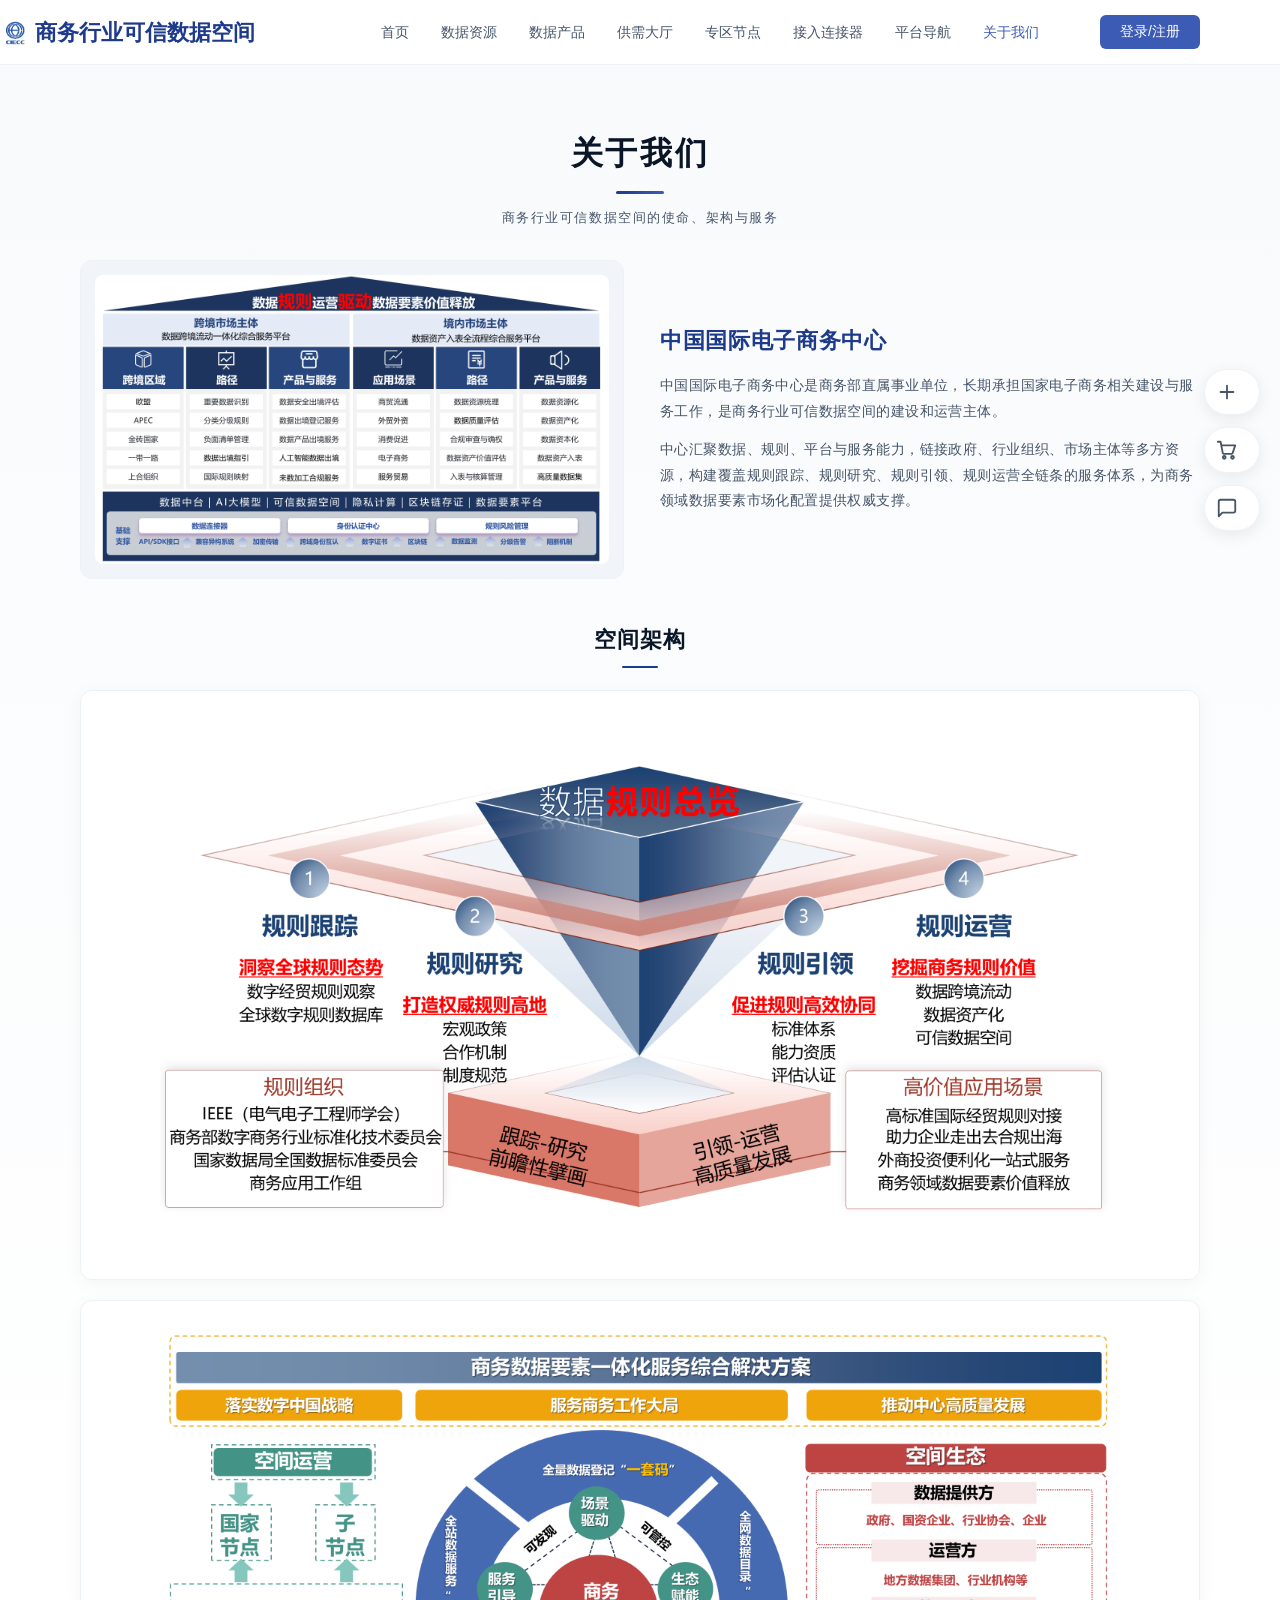
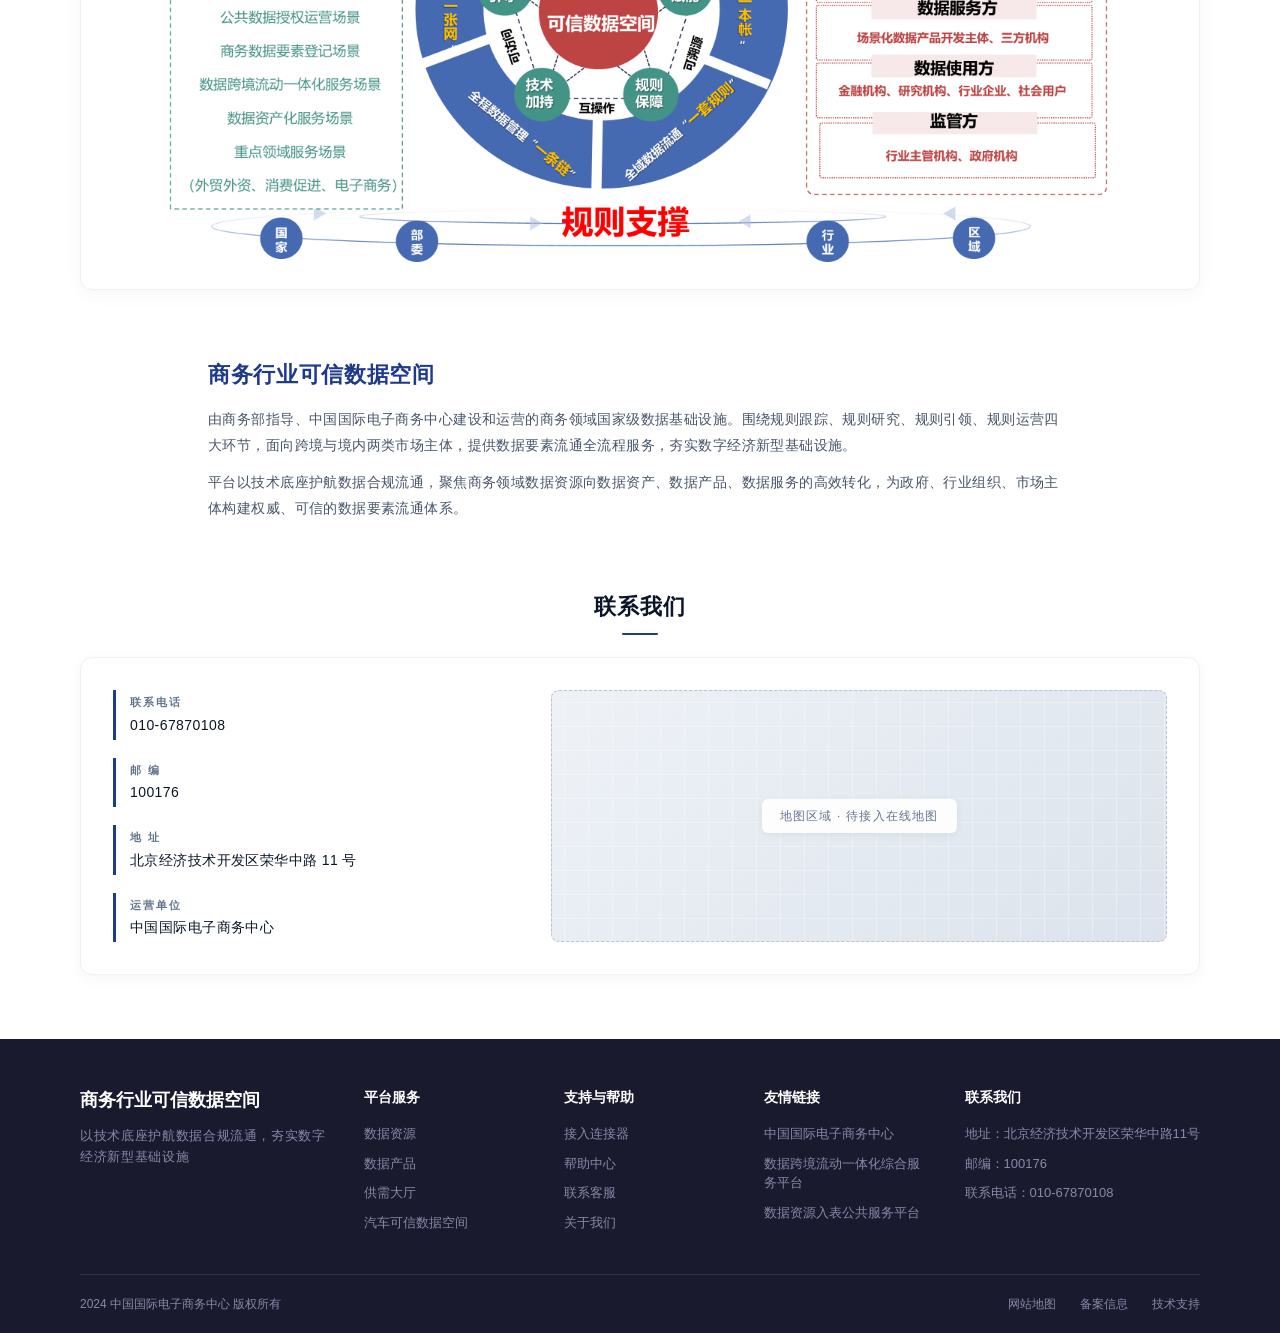
==== commit 102e16d2: "更新可信数据空间页面样式与交互" ====
--- a/about.html
+++ b/about.html
@@ -80,55 +80,72 @@
   <!-- 主体内容 -->
   <main class="page-main about-main">
     <div class="container">
-      <h1 class="page-title">关于我们</h1>
-      <p class="page-desc">商务行业可信数据空间的使命、架构与服务体系</p>
-
-      <section class="about-gallery" id="aboutGallery">
-        <div class="about-tabs">
-          <button class="about-tab active">
-            <span class="about-tab-num">01</span>
-            <span>数据规则总体</span>
-          </button>
-          <button class="about-tab">
-            <span class="about-tab-num">02</span>
-            <span>规则运营与价值释放</span>
-          </button>
-          <button class="about-tab">
-            <span class="about-tab-num">03</span>
-            <span>一体化解决方案</span>
-          </button>
-        </div>
-
-        <div class="about-stage">
-          <figure class="about-panel active">
-            <div class="about-panel-frame">
-              <img src="./assets/images/关于我们/slide1.png" alt="数据规则总体">
-            </div>
-            <figcaption>
-              <span class="about-panel-title">数据规则总体</span>
-              <span class="about-panel-desc">围绕规则跟踪、规则研究、规则引领、规则运营四大环节，构建数据规则总体框架</span>
-            </figcaption>
-          </figure>
-
-          <figure class="about-panel">
-            <div class="about-panel-frame">
-              <img src="./assets/images/关于我们/slide2.png" alt="数据规则运营驱动数据要素价值释放">
-            </div>
-            <figcaption>
-              <span class="about-panel-title">数据规则运营驱动数据要素价值释放</span>
-              <span class="about-panel-desc">面向跨境与境内两类市场主体，提供规则运营全流程服务能力</span>
-            </figcaption>
-          </figure>
-
-          <figure class="about-panel">
-            <div class="about-panel-frame">
-              <img src="./assets/images/关于我们/slide3.png" alt="商务数据要素一体化服务综合解决方案">
-            </div>
-            <figcaption>
-              <span class="about-panel-title">商务数据要素一体化服务综合解决方案</span>
-              <span class="about-panel-desc">围绕空间运营、空间生态与规则支撑，形成一体化综合解决方案</span>
-            </figcaption>
-          </figure>
+      <header class="about-hero">
+        <h1>关于我们</h1>
+        <p>商务行业可信数据空间的使命、架构与服务</p>
+      </header>
+
+      <!-- 1. 空间介绍：左图右文 -->
+      <section class="about-section about-intro">
+        <div class="about-media">
+          <img src="./assets/images/关于我们/slide2.png" alt="数据规则运营与价值释放">
+        </div>
+        <div class="about-text">
+          <h2>中国国际电子商务中心</h2>
+          <p>中国国际电子商务中心是商务部直属事业单位，长期承担国家电子商务相关建设与服务工作，是商务行业可信数据空间的建设和运营主体。</p>
+          <p>中心汇聚数据、规则、平台与服务能力，链接政府、行业组织、市场主体等多方资源，构建覆盖规则跟踪、规则研究、规则引领、规则运营全链条的服务体系，为商务领域数据要素市场化配置提供权威支撑。</p>
+        </div>
+      </section>
+
+      <!-- 2. 空间架构：居中标题 + 两张大图 -->
+      <section class="about-section about-arch">
+        <h2 class="about-section-title">空间架构</h2>
+        <div class="about-arch-stack">
+          <div class="about-arch-frame">
+            <img src="./assets/images/关于我们/slide1.png" alt="数据规则总体">
+          </div>
+          <div class="about-arch-frame">
+            <img src="./assets/images/关于我们/slide3.png" alt="商务数据要素一体化服务综合解决方案">
+          </div>
+        </div>
+      </section>
+
+      <!-- 3. 公司介绍：纯文字 -->
+      <section class="about-section about-company about-company-text-only">
+        <div class="about-text">
+          <h2>商务行业可信数据空间</h2>
+          <p>由商务部指导、中国国际电子商务中心建设和运营的商务领域国家级数据基础设施。围绕规则跟踪、规则研究、规则引领、规则运营四大环节，面向跨境与境内两类市场主体，提供数据要素流通全流程服务，夯实数字经济新型基础设施。</p>
+          <p>平台以技术底座护航数据合规流通，聚焦商务领域数据资源向数据资产、数据产品、数据服务的高效转化，为政府、行业组织、市场主体构建权威、可信的数据要素流通体系。</p>
+        </div>
+      </section>
+
+      
+
+      <!-- 5. 联系我们：左信息 + 右地图占位 -->
+      <section class="about-section about-contact" id="contact">
+        <h2 class="about-section-title">联系我们</h2>
+        <div class="about-contact-grid">
+          <div class="about-contact-info">
+            <div class="contact-item">
+              <span class="contact-label">联系电话</span>
+              <span>010-67870108</span>
+            </div>
+            <div class="contact-item">
+              <span class="contact-label">邮 编</span>
+              <span>100176</span>
+            </div>
+            <div class="contact-item">
+              <span class="contact-label">地 址</span>
+              <span>北京经济技术开发区荣华中路 11 号</span>
+            </div>
+            <div class="contact-item">
+              <span class="contact-label">运营单位</span>
+              <span>中国国际电子商务中心</span>
+            </div>
+          </div>
+          <div class="about-contact-map" aria-label="地图占位">
+            <span>地图区域 · 待接入在线地图</span>
+          </div>
         </div>
       </section>
     </div>
--- a/assets/css/common.css
+++ b/assets/css/common.css
@@ -461,144 +461,258 @@
 
 /* ========== 关于我们 页面 ========== */
 .about-main {
-  background: linear-gradient(180deg, #F8FAFC 0%, #FFFFFF 100%);
-}
-
-.about-gallery {
-  margin-top: 32px;
-  background: var(--white);
-  border: 1px solid var(--border-light);
-  border-radius: var(--radius-xl);
-  box-shadow: 0 8px 30px rgba(15, 23, 42, 0.06);
-  padding: 24px 32px 32px;
-}
-
-.about-tabs {
-  display: flex;
-  justify-content: center;
-  gap: 10px;
-  flex-wrap: wrap;
-  padding-bottom: 20px;
-  border-bottom: 1px solid var(--border-light);
-}
-
-.about-tab {
-  display: inline-flex;
-  align-items: center;
-  gap: 8px;
-  padding: 10px 22px;
-  border-radius: var(--radius-full);
-  background: var(--bg-section);
-  color: var(--text-secondary);
-  font-size: 14px;
-  font-weight: 500;
-  border: 1px solid transparent;
-  transition: all 0.2s;
-}
-
-.about-tab:hover {
-  background: var(--primary-bg);
-  color: var(--primary);
-}
-
-.about-tab.active {
+  background: linear-gradient(180deg, #F8FAFC 0%, #FFFFFF 60%);
+}
+
+.about-hero {
+  text-align: center;
+  padding: 16px 0 32px;
+}
+.about-hero h1 {
+  font-size: 32px;
+  font-weight: 700;
+  color: var(--text-primary);
+  letter-spacing: 0.08em;
+}
+.about-hero h1::after {
+  content: '';
+  display: block;
+  width: 48px;
+  height: 3px;
+  background: linear-gradient(90deg, var(--primary), var(--primary-light));
+  margin: 14px auto 0;
+  border-radius: 2px;
+}
+.about-hero p {
+  margin-top: 14px;
+  font-size: 13px;
+  color: var(--text-secondary);
+  letter-spacing: 0.12em;
+}
+
+.about-section {
+  margin-bottom: 44px;
+}
+.about-section:last-child {
+  margin-bottom: 0;
+}
+
+.about-section-title {
+  text-align: center;
+  font-size: 22px;
+  font-weight: 700;
+  color: var(--text-primary);
+  margin-bottom: 22px;
+  letter-spacing: 0.05em;
+}
+.about-section-title::after {
+  content: '';
+  display: block;
+  width: 36px;
+  height: 2px;
   background: var(--primary);
-  color: var(--white);
-  box-shadow: 0 6px 16px rgba(30, 58, 138, 0.28);
-}
-
-.about-tab-num {
-  font-size: 12px;
-  font-weight: 700;
-  letter-spacing: 0.05em;
-  opacity: 0.75;
-}
-
-.about-stage {
-  padding-top: 24px;
-}
-
-.about-panel {
-  display: none;
-  flex-direction: column;
-  align-items: center;
-  gap: 18px;
-}
-
-.about-panel.active {
-  display: flex;
-  animation: aboutFadeIn 0.35s ease;
-}
-
-@keyframes aboutFadeIn {
-  from {
-    opacity: 0;
-    transform: translateY(8px);
-  }
-  to {
-    opacity: 1;
-    transform: translateY(0);
-  }
-}
-
-.about-panel-frame {
-  width: 100%;
+  margin: 10px auto 0;
+  border-radius: 1px;
+}
+
+.about-intro,
+.about-company {
+  display: grid;
+  grid-template-columns: 1fr 1fr;
+  gap: 32px;
+  align-items: stretch;
+}
+
+.about-media {
   background: var(--bg-section);
   border: 1px solid var(--border-light);
   border-radius: var(--radius-lg);
-  padding: 20px;
+  padding: 14px;
   display: flex;
   align-items: center;
   justify-content: center;
-}
-
-.about-panel-frame img {
+  overflow: hidden;
+}
+.about-media img {
   display: block;
   max-width: 100%;
-  max-height: 480px;
+  max-height: 360px;
   width: auto;
   height: auto;
   object-fit: contain;
-}
-
-.about-panel figcaption {
+  border-radius: var(--radius-md);
+}
+
+.about-text {
   display: flex;
   flex-direction: column;
-  align-items: center;
-  gap: 6px;
+  justify-content: center;
+  gap: 12px;
+  padding: 4px;
+}
+.about-text h2 {
+  font-size: 22px;
+  font-weight: 700;
+  color: var(--primary);
+  margin-bottom: 4px;
+  letter-spacing: 0.03em;
+}
+.about-text p {
+  font-size: 14px;
+  color: var(--text-secondary);
+  line-height: 1.85;
+  letter-spacing: 0.03em;
+}
+
+.about-arch {
   text-align: center;
-  max-width: 720px;
-}
-
-.about-panel-title {
-  font-size: 17px;
-  font-weight: 700;
+}
+.about-arch-frame {
+  background: var(--white);
+  border: 1px solid var(--border-light);
+  border-radius: var(--radius-lg);
+  padding: 24px;
+  display: flex;
+  align-items: center;
+  justify-content: center;
+  box-shadow: 0 4px 20px rgba(15, 23, 42, 0.04);
+}
+.about-arch-frame img {
+  display: block;
+  max-width: 100%;
+  max-height: 540px;
+  width: auto;
+  height: auto;
+  object-fit: contain;
+}
+
+.about-arch-stack {
+  display: flex;
+  flex-direction: column;
+  gap: 20px;
+  align-items: center;
+}
+
+.about-arch-stack .about-arch-frame {
+  width: 100%;
+}
+
+.about-company.about-company-text-only {
+  display: block;
+}
+
+.about-company-text-only .about-text {
+  max-width: 880px;
+  margin: 0 auto;
+  padding: 24px 8px;
+}
+
+.about-contact-grid {
+  display: grid;
+  grid-template-columns: 1fr 1.5fr;
+  gap: 28px;
+  background: var(--white);
+  border: 1px solid var(--border-light);
+  border-radius: var(--radius-lg);
+  padding: 32px;
+  box-shadow: 0 4px 16px rgba(15, 23, 42, 0.04);
+}
+
+.about-contact-info {
+  display: flex;
+  flex-direction: column;
+  gap: 18px;
+  justify-content: center;
+}
+.contact-item {
+  display: flex;
+  flex-direction: column;
+  gap: 4px;
+  padding: 4px 0 4px 14px;
+  border-left: 3px solid var(--primary);
+}
+.contact-label {
+  font-size: 11px;
+  color: var(--text-tertiary);
+  letter-spacing: 0.18em;
+  font-weight: 600;
+}
+.contact-item span:not(.contact-label) {
+  font-size: 14px;
   color: var(--text-primary);
-}
-
-.about-panel-desc {
-  font-size: 13px;
-  color: var(--text-secondary);
-  line-height: 1.7;
   letter-spacing: 0.03em;
 }
 
+.about-contact-map {
+  position: relative;
+  background: linear-gradient(135deg, #EEF2F7 0%, #DCE3EC 100%);
+  border: 1px dashed #B8C4D4;
+  border-radius: var(--radius-md);
+  min-height: 240px;
+  display: flex;
+  align-items: center;
+  justify-content: center;
+  overflow: hidden;
+}
+.about-contact-map::before {
+  content: '';
+  position: absolute;
+  inset: 0;
+  background-image:
+    linear-gradient(0deg, transparent 24%, rgba(255, 255, 255, 0.6) 25%, rgba(255, 255, 255, 0.6) 26%, transparent 27%, transparent 74%, rgba(255, 255, 255, 0.6) 75%, rgba(255, 255, 255, 0.6) 76%, transparent 77%),
+    linear-gradient(90deg, transparent 24%, rgba(255, 255, 255, 0.6) 25%, rgba(255, 255, 255, 0.6) 26%, transparent 27%, transparent 74%, rgba(255, 255, 255, 0.6) 75%, rgba(255, 255, 255, 0.6) 76%, transparent 77%);
+  background-size: 48px 48px;
+  opacity: 0.55;
+}
+.about-contact-map span {
+  position: relative;
+  background: rgba(255, 255, 255, 0.92);
+  padding: 8px 18px;
+  border-radius: var(--radius-sm);
+  font-size: 12px;
+  color: var(--text-tertiary);
+  letter-spacing: 0.1em;
+  box-shadow: 0 2px 8px rgba(15, 23, 42, 0.06);
+}
+
+@media (max-width: 992px) {
+  .about-intro,
+  .about-company {
+    grid-template-columns: 1fr;
+  }
+
+  .about-contact-grid {
+    grid-template-columns: 1fr;
+  }
+}
+
 @media (max-width: 768px) {
-  .about-gallery {
-    padding: 16px 16px 24px;
-  }
-
-  .about-tab {
-    padding: 8px 14px;
-    font-size: 13px;
-  }
-
-  .about-panel-frame {
-    padding: 10px;
-  }
-
-  .about-panel-frame img {
-    max-height: 240px;
+  .about-hero h1 {
+    font-size: 26px;
+  }
+
+  .about-section-title {
+    font-size: 18px;
+  }
+
+  .about-text h2 {
+    font-size: 18px;
+  }
+
+  .about-media img {
+    max-height: 220px;
+  }
+
+  .about-arch-frame {
+    padding: 14px;
+  }
+
+  .about-arch-frame img {
+    max-height: 320px;
+  }
+
+  .about-contact-grid {
+    padding: 22px;
   }
 }
 
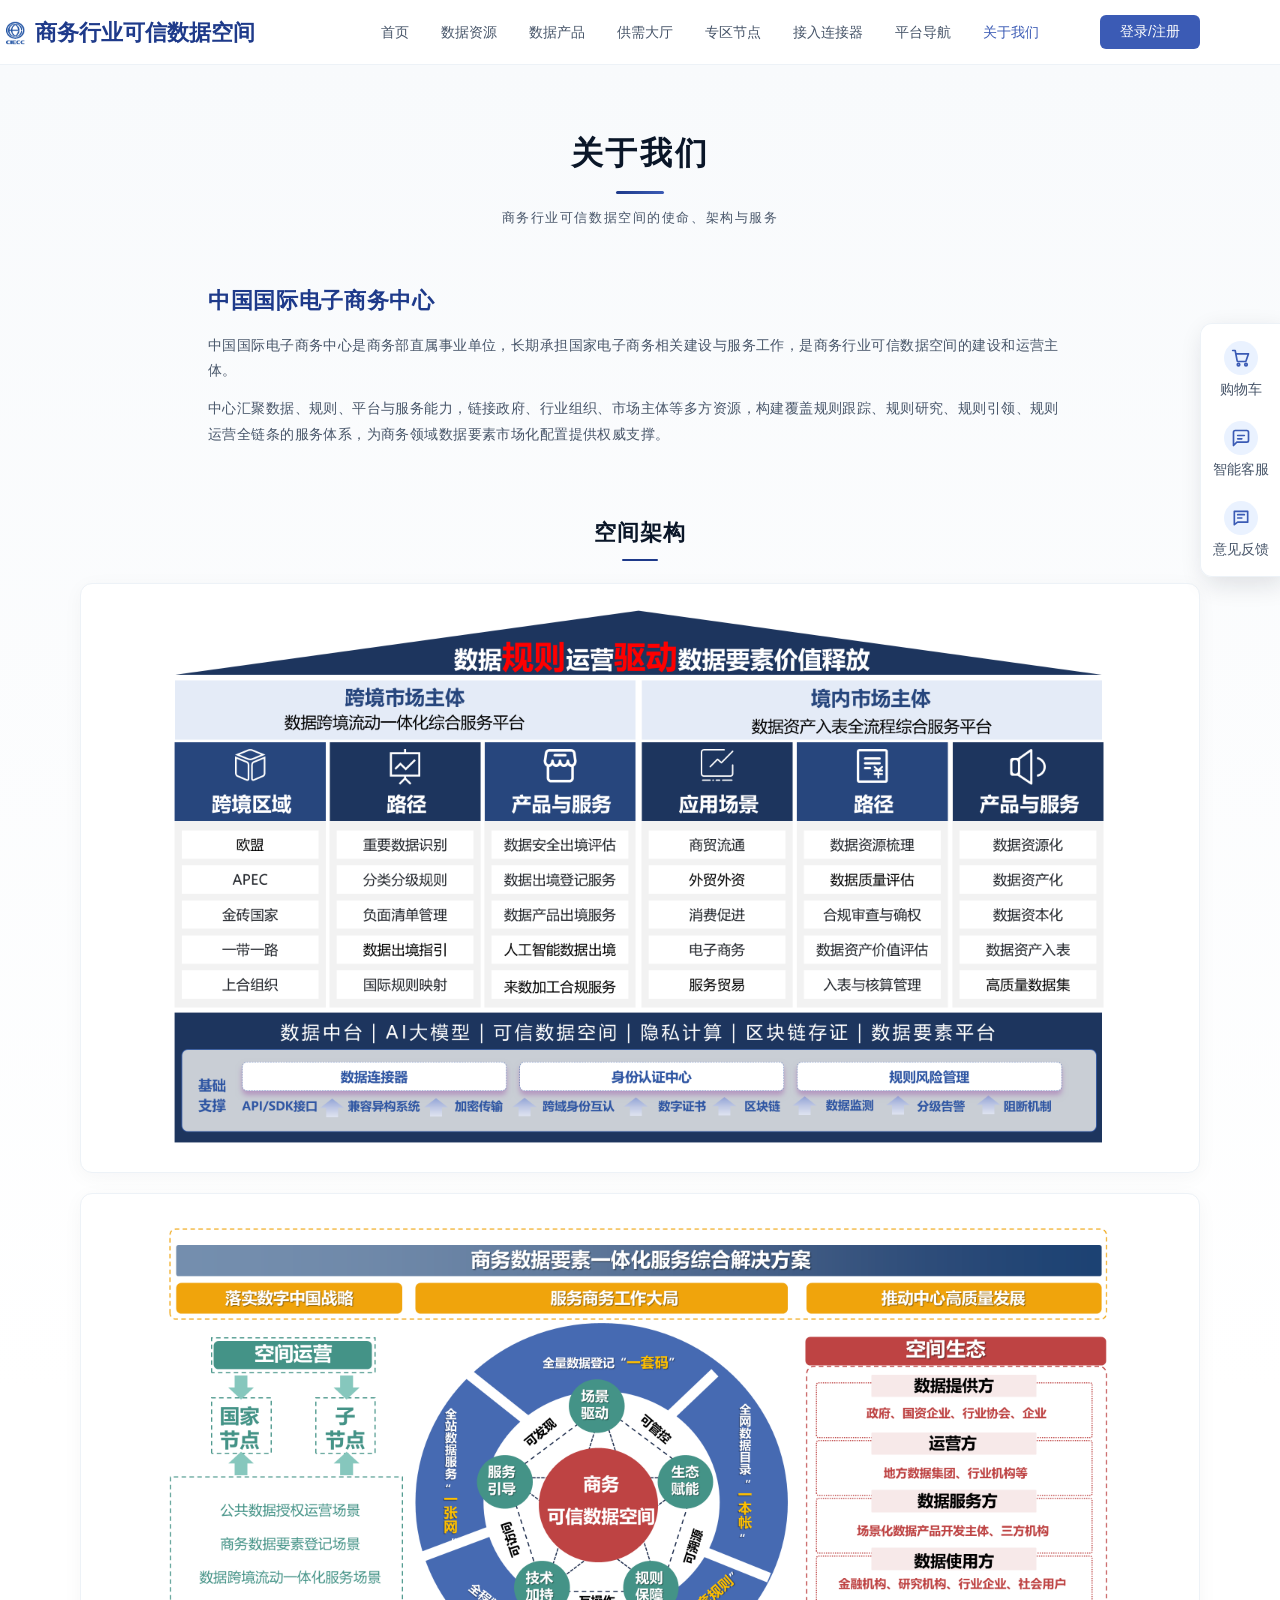
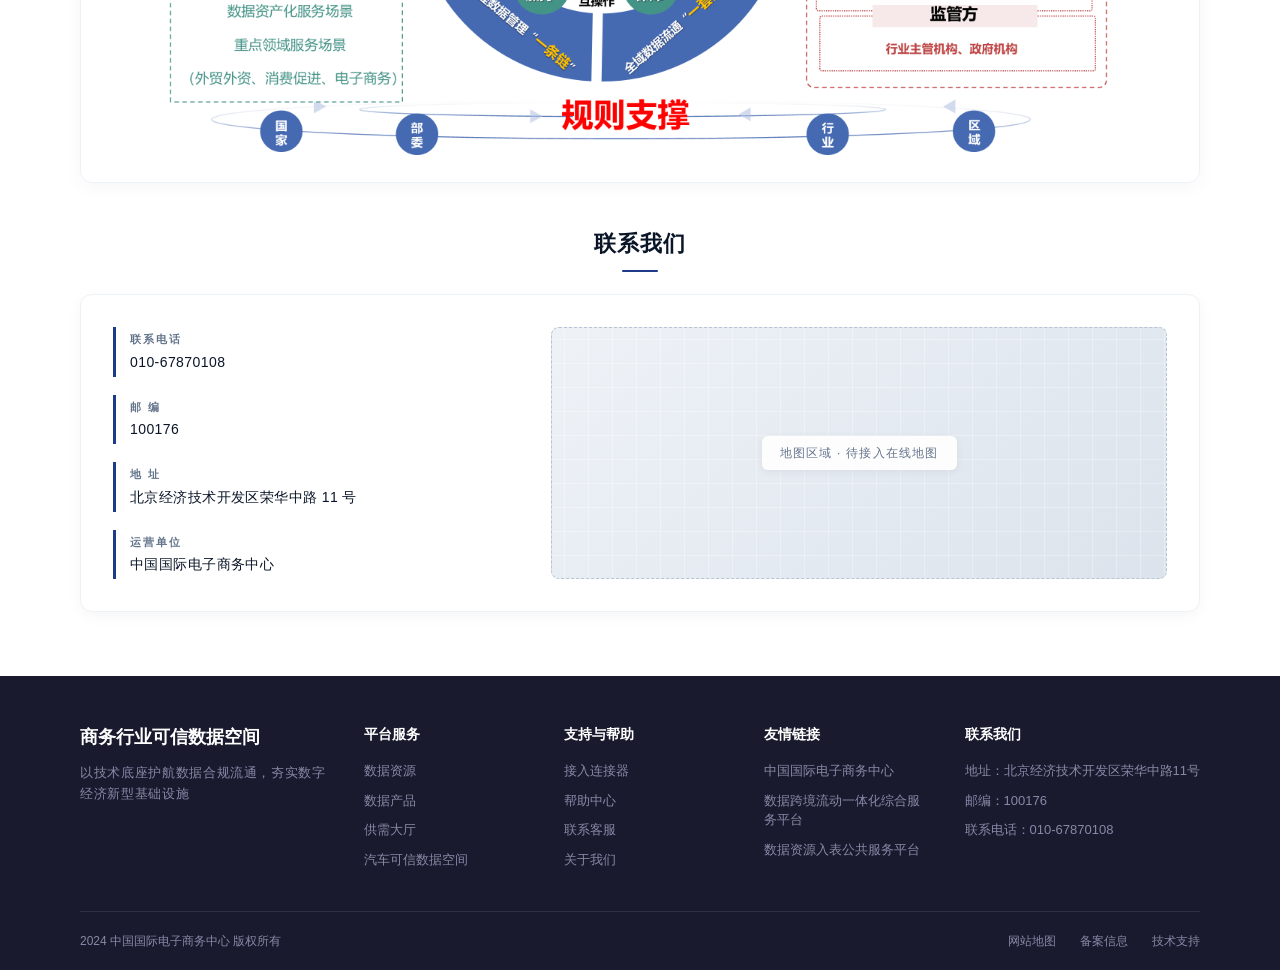
==== commit 3c05ba70: "修改侧边栏" ====
--- a/about.html
+++ b/about.html
@@ -46,14 +46,6 @@
 
   <!-- 侧边栏 -->
   <aside class="side-bar">
-    <button class="side-item" data-action="publish">
-      <span class="side-icon">
-        <svg viewBox="0 0 24 24" fill="none" stroke="currentColor" stroke-width="2" stroke-linecap="round" stroke-linejoin="round">
-          <path d="M12 5v14M5 12h14"/>
-        </svg>
-      </span>
-      <span class="side-label">发布需求</span>
-    </button>
     <button class="side-item" data-action="cart">
       <span class="side-icon">
         <svg viewBox="0 0 24 24" fill="none" stroke="currentColor" stroke-width="2" stroke-linecap="round" stroke-linejoin="round">
@@ -68,9 +60,19 @@
       <span class="side-icon">
         <svg viewBox="0 0 24 24" fill="none" stroke="currentColor" stroke-width="2" stroke-linecap="round" stroke-linejoin="round">
           <path d="M21 15a2 2 0 01-2 2H7l-4 4V5a2 2 0 012-2h14a2 2 0 012 2z"/>
+          <path d="M8 9h8M8 13h5"/>
         </svg>
       </span>
-      <span class="side-label">联系客服</span>
+      <span class="side-label">智能客服</span>
+    </button>
+    <button class="side-item" data-action="feedback">
+      <span class="side-icon">
+        <svg viewBox="0 0 24 24" fill="none" stroke="currentColor" stroke-width="2" stroke-linecap="round" stroke-linejoin="round">
+          <path d="M4 4h16v13H8l-4 3V4z"/>
+          <path d="M8 8h8M8 12h5"/>
+        </svg>
+      </span>
+      <span class="side-label">意见反馈</span>
     </button>
   </aside>
 
@@ -85,11 +87,8 @@
         <p>商务行业可信数据空间的使命、架构与服务</p>
       </header>
 
-      <!-- 1. 空间介绍：左图右文 -->
-      <section class="about-section about-intro">
-        <div class="about-media">
-          <img src="./assets/images/关于我们/slide2.png" alt="数据规则运营与价值释放">
-        </div>
+      <!-- 1. 空间介绍：纯文字 -->
+      <section class="about-section about-intro about-intro-text-only">
         <div class="about-text">
           <h2>中国国际电子商务中心</h2>
           <p>中国国际电子商务中心是商务部直属事业单位，长期承担国家电子商务相关建设与服务工作，是商务行业可信数据空间的建设和运营主体。</p>
@@ -102,20 +101,11 @@
         <h2 class="about-section-title">空间架构</h2>
         <div class="about-arch-stack">
           <div class="about-arch-frame">
-            <img src="./assets/images/关于我们/slide1.png" alt="数据规则总体">
+            <img src="./assets/images/关于我们/slide2.png" alt="数据规则运营与价值释放">
           </div>
           <div class="about-arch-frame">
             <img src="./assets/images/关于我们/slide3.png" alt="商务数据要素一体化服务综合解决方案">
           </div>
-        </div>
-      </section>
-
-      <!-- 3. 公司介绍：纯文字 -->
-      <section class="about-section about-company about-company-text-only">
-        <div class="about-text">
-          <h2>商务行业可信数据空间</h2>
-          <p>由商务部指导、中国国际电子商务中心建设和运营的商务领域国家级数据基础设施。围绕规则跟踪、规则研究、规则引领、规则运营四大环节，面向跨境与境内两类市场主体，提供数据要素流通全流程服务，夯实数字经济新型基础设施。</p>
-          <p>平台以技术底座护航数据合规流通，聚焦商务领域数据资源向数据资产、数据产品、数据服务的高效转化，为政府、行业组织、市场主体构建权威、可信的数据要素流通体系。</p>
         </div>
       </section>
 
--- a/assets/css/common.css
+++ b/assets/css/common.css
@@ -225,67 +225,71 @@
   background: var(--primary-bg);
 }
 
-/* ========== 侧边栏（右侧悬浮工具条） ========== */
+/* ========== 侧边栏（左侧图文工具条） ========== */
 .side-bar {
   position: fixed;
   top: 50%;
-  right: 20px;
+  right: 0;
   transform: translateY(-50%);
   z-index: 200;
   display: flex;
   flex-direction: column;
-  gap: 12px;
+  gap: 4px;
+  width: 80px;
+  padding: 8px 4px;
+  background: rgba(255, 255, 255, 0.96);
+  border: 1px solid var(--border-light);
+  border-right: 0;
+  border-radius: var(--radius-lg) 0 0 var(--radius-lg);
+  box-shadow: 4px 8px 24px rgba(15, 23, 42, 0.12);
 }
 
 .side-item {
   display: flex;
-  align-items: center;
-  justify-content: flex-end;
-  gap: 10px;
-  padding: 10px;
-  border: 1px solid var(--border-light);
-  border-radius: var(--radius-full);
-  background: var(--white);
-  color: var(--text-secondary);
-  box-shadow: 0 4px 16px rgba(0, 0, 0, 0.08);
+  flex-direction: column;
+  align-items: center;
+  justify-content: center;
+  gap: 6px;
+  width: 100%;
+  min-height: 76px;
+  padding: 8px 2px;
+  border: 0;
+  border-radius: var(--radius-md);
+  background: transparent;
+  color: var(--text-secondary);
   cursor: pointer;
   transition: all 0.2s;
-  overflow: hidden;
 }
 
 .side-item:hover {
-  background: var(--primary-light);
-  color: var(--white);
-  border-color: var(--primary-light);
+  background: var(--primary-bg);
+  color: var(--primary-light);
 }
 
 .side-icon {
   display: flex;
   align-items: center;
   justify-content: center;
-  width: 24px;
-  height: 24px;
+  width: 34px;
+  height: 34px;
   flex-shrink: 0;
+  color: var(--primary-light);
+  background: #EAF2FF;
+  border-radius: 50%;
 }
 
 .side-icon svg {
-  width: 22px;
-  height: 22px;
+  width: 20px;
+  height: 20px;
 }
 
 .side-label {
-  max-width: 0;
-  opacity: 0;
+  max-width: none;
+  opacity: 1;
   font-size: 14px;
   font-weight: 500;
   white-space: nowrap;
-  transition: max-width 0.25s ease, opacity 0.2s ease, margin 0.25s ease;
-}
-
-.side-item:hover .side-label {
-  max-width: 80px;
-  opacity: 1;
-  margin-left: 4px;
+  transition: color 0.2s ease;
 }
 
 .side-toast {
@@ -521,6 +525,16 @@
   grid-template-columns: 1fr 1fr;
   gap: 32px;
   align-items: stretch;
+}
+
+.about-intro.about-intro-text-only {
+  display: block;
+}
+
+.about-intro-text-only .about-text {
+  max-width: 880px;
+  margin: 0 auto;
+  padding: 24px 8px;
 }
 
 .about-media {
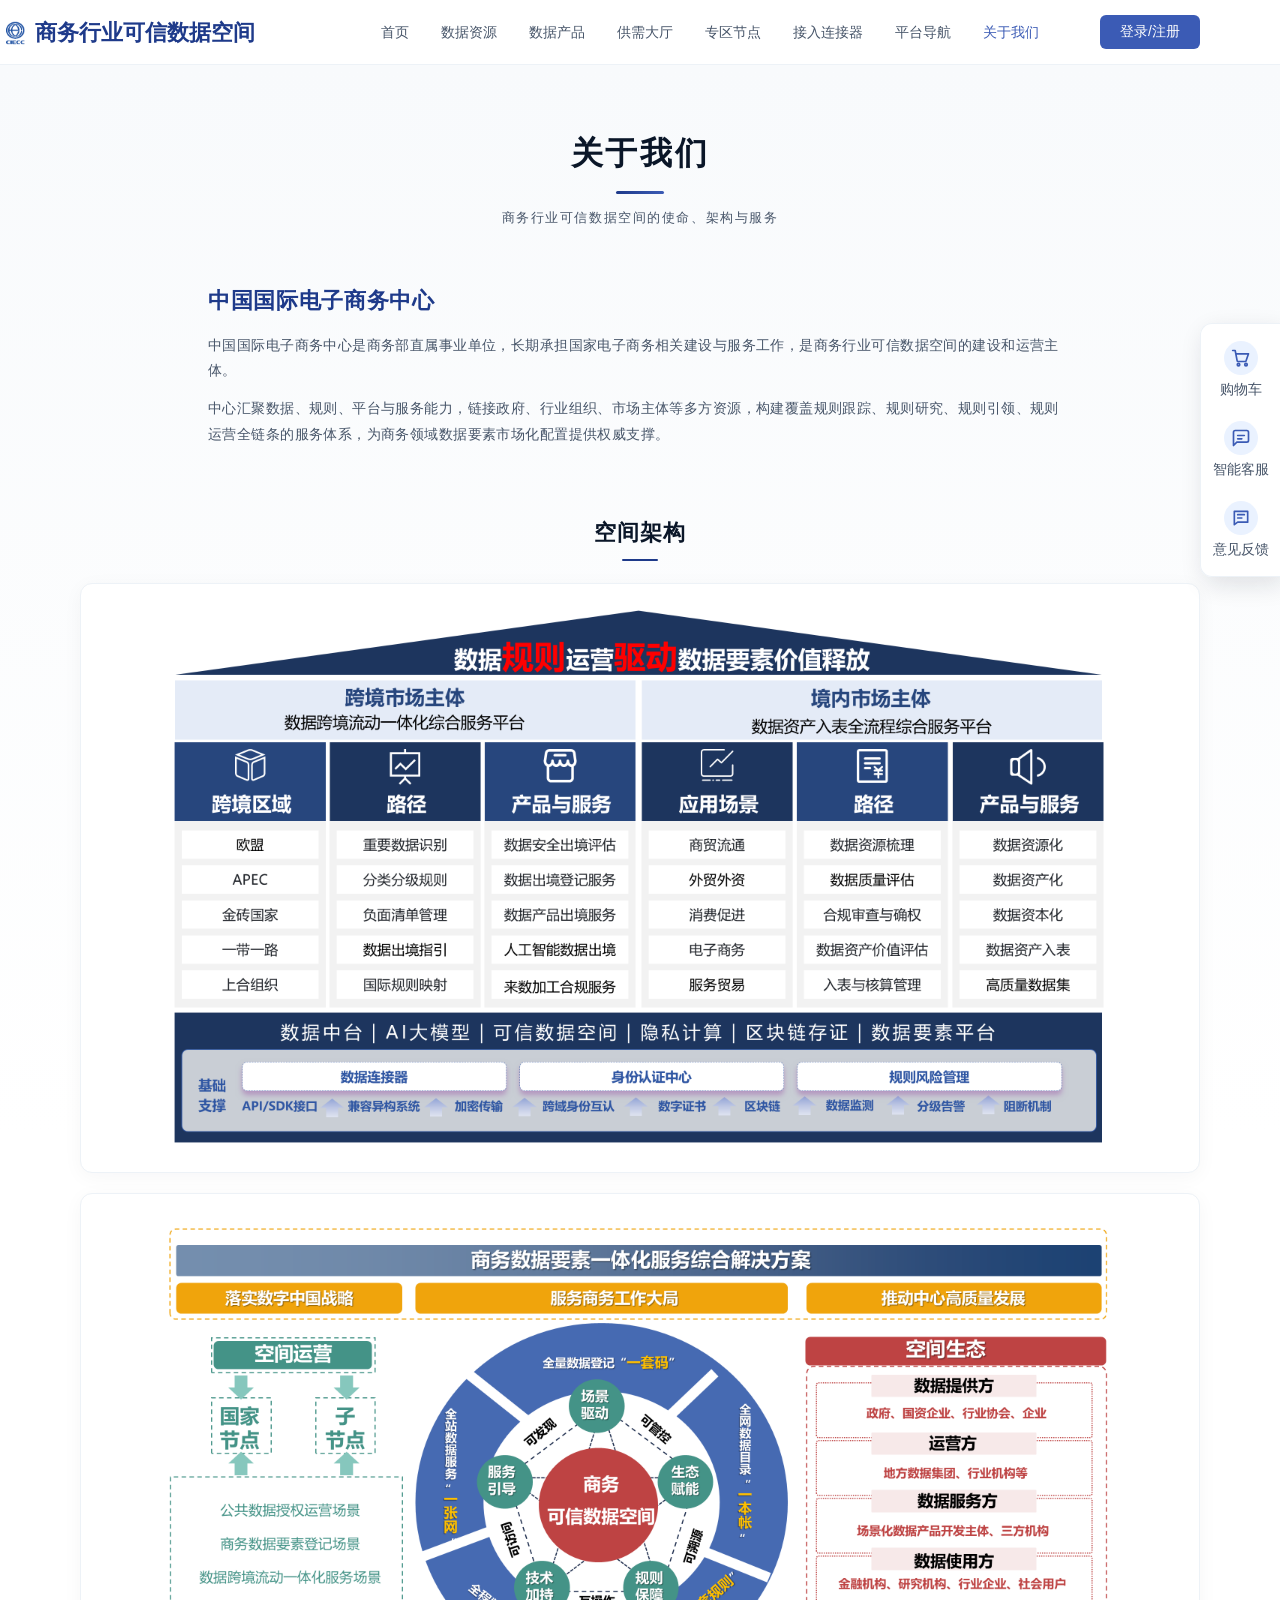
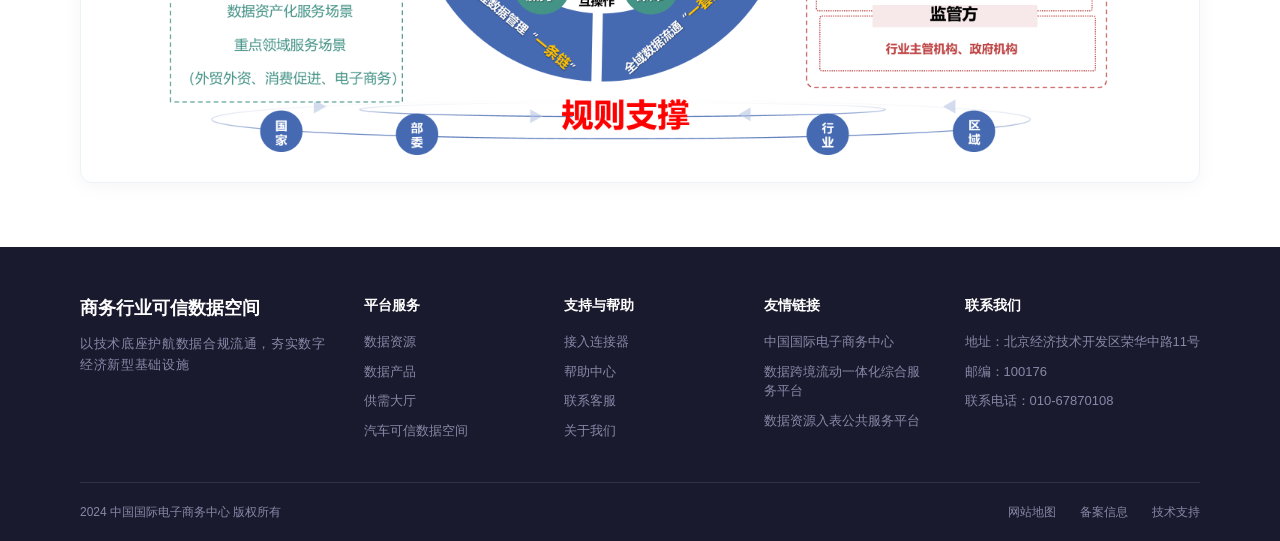
==== commit 3dd6ea93: "删除关于我们联系我们板块" ====
--- a/about.html
+++ b/about.html
@@ -111,33 +111,6 @@
 
       
 
-      <!-- 5. 联系我们：左信息 + 右地图占位 -->
-      <section class="about-section about-contact" id="contact">
-        <h2 class="about-section-title">联系我们</h2>
-        <div class="about-contact-grid">
-          <div class="about-contact-info">
-            <div class="contact-item">
-              <span class="contact-label">联系电话</span>
-              <span>010-67870108</span>
-            </div>
-            <div class="contact-item">
-              <span class="contact-label">邮 编</span>
-              <span>100176</span>
-            </div>
-            <div class="contact-item">
-              <span class="contact-label">地 址</span>
-              <span>北京经济技术开发区荣华中路 11 号</span>
-            </div>
-            <div class="contact-item">
-              <span class="contact-label">运营单位</span>
-              <span>中国国际电子商务中心</span>
-            </div>
-          </div>
-          <div class="about-contact-map" aria-label="地图占位">
-            <span>地图区域 · 待接入在线地图</span>
-          </div>
-        </div>
-      </section>
     </div>
   </main>
 
